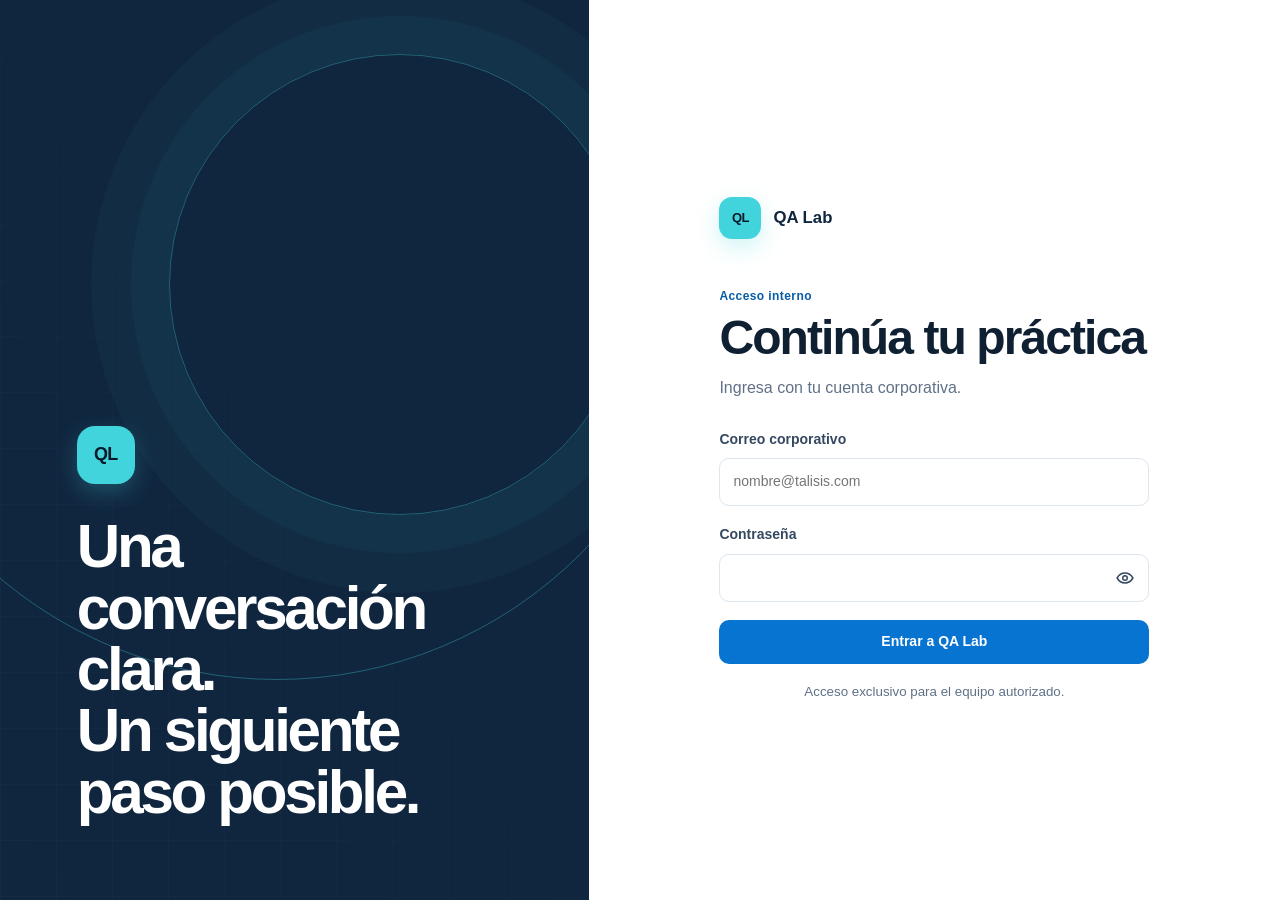
==== index.html @ b6cdc391 "Rename QA_Lab_borrador.html to index.html" ====
<!doctype html>
<html lang="es">
<head>
  <meta charset="utf-8">
  <meta name="viewport" content="width=device-width, initial-scale=1">
  <meta name="theme-color" content="#10263f">
  <title>QA Lab | Marco de calidad</title>
  <link rel="stylesheet" href="qa-lab.css">
</head>
<body>
  <a class="skip-link" href="#mainContent">Saltar al contenido</a>

  <section class="login" id="loginScreen" aria-labelledby="loginTitle">
    <div class="login__visual" aria-hidden="true">
      <div class="signal signal--one"></div>
      <div class="signal signal--two"></div>
      <div class="login__message">
        <span class="brand-mark brand-mark--large">QL</span>
        <p>Una conversación clara.<br>Un siguiente paso posible.</p>
      </div>
    </div>

    <div class="login__panel">
      <form class="login-card" id="loginForm" novalidate>
        <div class="login-card__brand">
          <span class="brand-mark">QL</span>
          <span>QA Lab</span>
        </div>
        <p class="kicker">Acceso interno</p>
        <h1 id="loginTitle">Continúa tu práctica</h1>
        <p class="login-card__intro">Ingresa con tu cuenta corporativa.</p>

        <label class="field" for="loginEmail">
          <span>Correo corporativo</span>
          <input id="loginEmail" name="email" type="email" autocomplete="username" placeholder="nombre@talisis.com" required>
        </label>

        <label class="field" for="loginPassword">
          <span>Contraseña</span>
          <span class="password-field">
            <input id="loginPassword" name="password" type="password" autocomplete="current-password" required>
            <button class="icon-button password-toggle" id="passwordToggle" type="button" aria-label="Mostrar contraseña" aria-pressed="false">
              <span data-icon="eye" aria-hidden="true"></span>
            </button>
          </span>
        </label>

        <p class="form-error" id="loginError" role="alert" hidden>Revisa el correo y la contraseña.</p>
        <button class="button button--primary button--full" type="submit">Entrar a QA Lab</button>
        <small class="login-card__note">Acceso exclusivo para el equipo autorizado.</small>
      </form>
    </div>
  </section>

  <div class="app" id="appShell" hidden>
    <div class="drawer-scrim" id="drawerScrim" hidden></div>

    <aside class="sidebar" id="sidebar" aria-label="Navegación principal">
      <a class="brand" href="#inicio" data-route="home" aria-label="QA Lab, ir al inicio">
        <span class="brand-mark">QL</span>
        <span><strong>QA Lab</strong><small>Marco de calidad</small></span>
      </a>

      <nav class="primary-nav">
        <p class="nav-heading">Explora</p>
        <a class="nav-item is-active" href="#inicio" data-route="home">
          <span data-icon="home" aria-hidden="true"></span><span>Inicio</span>
        </a>
        <a class="nav-item" href="#comportamientos" data-scroll="behaviors">
          <span data-icon="grid" aria-hidden="true"></span><span>Comportamientos</span>
        </a>
        <a class="nav-item" href="#practica" data-scroll="dailyPractice">
          <span data-icon="practice" aria-hidden="true"></span><span>Práctica del día</span>
        </a>

        <p class="nav-heading">Gestión</p>
        <a class="nav-item" href="#supervisor" data-route="supervisor" id="supervisorNav">
          <span data-icon="dashboard" aria-hidden="true"></span><span>Panel supervisor</span>
        </a>
      </nav>

      <div class="sidebar-note">
        <span data-icon="spark" aria-hidden="true"></span>
        <p>Escuchar bien cambia la conversación.</p>
      </div>
    </aside>

    <main class="main" id="mainContent" tabindex="-1">
      <header class="topbar">
        <button class="icon-button menu-button" id="menuButton" type="button" aria-controls="sidebar" aria-expanded="false" aria-label="Abrir menú">
          <span data-icon="menu" aria-hidden="true"></span>
        </button>

        <div class="breadcrumb" aria-label="Ruta actual">
          <span>QA Lab</span><span aria-hidden="true">/</span><strong id="crumbCurrent">Inicio</strong>
        </div>

        <div class="topbar__actions">
          <label class="search" for="searchInput">
            <span data-icon="search" aria-hidden="true"></span>
            <input id="searchInput" type="search" placeholder="Buscar comportamiento">
          </label>
          <div class="user-summary">
            <span class="avatar" id="userAvatar" aria-hidden="true">--</span>
            <span class="user-summary__copy"><strong id="currentUser">Usuario</strong><small id="currentRole">Rol</small></span>
          </div>
          <button class="icon-button logout-button" id="logoutButton" type="button" aria-label="Cerrar sesión" title="Cerrar sesión">
            <span data-icon="logout" aria-hidden="true"></span>
          </button>
        </div>
      </header>

      <div class="content">
        <section class="view view--home" id="homeView" aria-labelledby="homeTitle">
          <div class="hero">
            <div class="hero__copy">
              <p class="kicker kicker--light">Marco de calidad</p>
              <h1 id="homeTitle">Conversaciones que sí hacen avanzar.</h1>
              <p>Consulta una guía, revisa ejemplos y practica en pocos minutos.</p>
              <a class="button button--light" href="#comportamientos" data-scroll="behaviors">Explorar comportamientos</a>
            </div>
            <div class="hero__signal" aria-hidden="true">
              <div class="hero__score"><strong>9</strong><span>hábitos clave</span></div>
              <svg viewBox="0 0 260 180" role="presentation">
                <path d="M10 132 C54 132 56 82 97 82 S142 118 174 70 S220 38 250 38"/>
                <circle cx="10" cy="132" r="5"/><circle cx="97" cy="82" r="5"/><circle cx="174" cy="70" r="5"/><circle cx="250" cy="38" r="5"/>
              </svg>
            </div>
          </div>

          <section class="section" id="behaviors" aria-labelledby="behaviorsTitle">
            <div class="section-heading">
              <div>
                <p class="kicker">Biblioteca</p>
                <h2 id="behaviorsTitle">Comportamientos</h2>
                <p>Elige una habilidad para consultar su guía.</p>
              </div>
              <label class="select-field" for="topicFilter">
                <span class="sr-only">Filtrar comportamientos</span>
                <select id="topicFilter">
                  <option value="all">Todos</option>
                  <option value="conversion">Conversión</option>
                  <option value="experience">Experiencia</option>
                </select>
                <span data-icon="chevron" aria-hidden="true"></span>
              </label>
            </div>
            <div class="topic-grid" id="topicGrid"></div>
          </section>

          <section class="section section--daily" id="dailyPractice" aria-labelledby="dailyTitle">
            <div class="section-heading">
              <div>
                <p class="kicker">Práctica del día</p>
                <h2 id="dailyTitle">Mejores resultados</h2>
                <p>El ranking se actualiza con cada evaluación.</p>
              </div>
              <a class="text-link" href="#comportamientos" data-scroll="behaviors">Elegir práctica <span data-icon="arrow" aria-hidden="true"></span></a>
            </div>
            <div class="leaderboard" id="dailyBoard"></div>
          </section>
        </section>

        <section class="view view--detail" id="detailView" hidden></section>

        <section class="view view--supervisor" id="supervisorView" aria-labelledby="supervisorTitle" hidden>
          <div class="page-heading page-heading--dark">
            <div>
              <p class="kicker kicker--light">Vista de gestión</p>
              <h1 id="supervisorTitle">Panel de supervisor</h1>
              <p>Resultados y actividad del equipo en un solo lugar.</p>
            </div>
            <button class="button button--glass" id="refreshSupervisor" type="button">
              <span data-icon="refresh" aria-hidden="true"></span>Actualizar
            </button>
          </div>

          <div class="supervisor-toolbar">
            <p id="supervisorDate"></p>
            <button class="button button--danger-quiet" id="clearResults" type="button">Limpiar resultados locales</button>
          </div>

          <div class="kpi-grid">
            <article class="kpi-card"><span data-icon="users" aria-hidden="true"></span><div><small>Participantes</small><strong id="kpiParticipants">0</strong></div></article>
            <article class="kpi-card"><span data-icon="practice" aria-hidden="true"></span><div><small>Intentos</small><strong id="kpiAttempts">0</strong></div></article>
            <article class="kpi-card"><span data-icon="target" aria-hidden="true"></span><div><small>Promedio</small><strong><span id="kpiAverage">0</span><small>/100</small></strong></div></article>
            <article class="kpi-card"><span data-icon="trend" aria-hidden="true"></span><div><small>Meta diaria</small><strong>75<small>/100</small></strong></div></article>
          </div>

          <div class="dashboard-grid">
            <article class="panel-card">
              <div class="panel-card__heading"><div><h2>Top del día</h2><p>Mejores evaluaciones</p></div></div>
              <div id="supervisorRanking"></div>
            </article>
            <article class="panel-card">
              <div class="panel-card__heading"><div><h2>Por comportamiento</h2><p>Promedio de cada habilidad</p></div></div>
              <div id="behaviorPerformance"></div>
            </article>
          </div>

          <article class="panel-card table-card">
            <div class="panel-card__heading"><div><h2>Actividad reciente</h2><p>Últimos intentos registrados</p></div></div>
            <div class="data-table" id="recentAttempts"></div>
          </article>

          <article class="panel-card table-card">
            <div class="panel-card__heading">
              <div><h2>Equipo y roles</h2><p>Personas con acceso a QA Lab</p></div>
              <button class="button button--secondary" id="inviteAll" type="button">Preparar invitaciones</button>
            </div>
            <div class="data-table" id="usersTable"></div>
          </article>
        </section>
      </div>
    </main>
  </div>

  <div class="toast" id="toast" role="status" aria-live="polite" aria-atomic="true"></div>
  <script src="qa-lab.js" defer></script>
</body>
</html>
---- qa-lab.css ----
:root {
  color-scheme: light;
  --navy-950: #071a2b;
  --navy-900: #10263f;
  --navy-800: #173b5f;
  --blue-700: #075ca8;
  --blue-600: #0874d1;
  --cyan-400: #42d4dc;
  --cyan-100: #dff9fa;
  --amber-600: #b85d09;
  --green-700: #08775a;
  --red-700: #a73434;
  --ink-900: #102033;
  --ink-700: #344860;
  --ink-500: #607187;
  --line: #dce5ee;
  --surface: #ffffff;
  --surface-soft: #f4f7fa;
  --canvas: #edf2f7;
  --shadow-sm: 0 1px 2px rgb(7 26 43 / 7%);
  --shadow-md: 0 16px 42px rgb(7 26 43 / 12%);
  --radius-sm: 10px;
  --radius-md: 16px;
  --radius-lg: 24px;
  --sidebar-width: 256px;
  --topbar-height: 72px;
  --motion-fast: 150ms;
  --motion-base: 260ms;
  --ease-out: cubic-bezier(.2, .75, .25, 1);
}

* {
  box-sizing: border-box;
}

html {
  scroll-behavior: smooth;
  scroll-padding-top: calc(var(--topbar-height) + 24px);
}

body {
  min-width: 320px;
  margin: 0;
  background: var(--canvas);
  color: var(--ink-900);
  font-family: "Segoe UI Variable", "Aptos", "Segoe UI", sans-serif;
  font-size: 16px;
  line-height: 1.55;
}

body.drawer-open {
  overflow: hidden;
}

button,
input,
select,
textarea {
  font: inherit;
}

button,
a,
select {
  touch-action: manipulation;
}

button,
a {
  -webkit-tap-highlight-color: transparent;
}

button {
  border: 0;
}

a {
  color: inherit;
  text-decoration: none;
}

svg {
  display: block;
}

[hidden] {
  display: none !important;
}

:focus-visible {
  outline: 3px solid var(--cyan-400);
  outline-offset: 3px;
}

::selection {
  background: var(--cyan-100);
  color: var(--navy-950);
}

.sr-only {
  position: absolute;
  width: 1px;
  height: 1px;
  padding: 0;
  margin: -1px;
  overflow: hidden;
  clip: rect(0, 0, 0, 0);
  white-space: nowrap;
  border: 0;
}

.skip-link {
  position: fixed;
  top: 12px;
  left: 12px;
  z-index: 1000;
  padding: 10px 14px;
  border-radius: var(--radius-sm);
  background: var(--surface);
  color: var(--navy-900);
  font-weight: 700;
  transform: translateY(-160%);
  transition: transform var(--motion-fast) ease;
}

.skip-link:focus {
  transform: translateY(0);
}

.icon {
  width: 20px;
  height: 20px;
  fill: none;
  stroke: currentColor;
  stroke-width: 1.8;
  stroke-linecap: round;
  stroke-linejoin: round;
}

.brand-mark {
  display: grid;
  width: 42px;
  height: 42px;
  flex: 0 0 42px;
  place-items: center;
  border-radius: 13px;
  background: var(--cyan-400);
  color: var(--navy-950);
  font-size: 13px;
  font-weight: 900;
  letter-spacing: -.04em;
  box-shadow: 0 8px 22px rgb(66 212 220 / 25%);
}

.brand-mark--large {
  width: 58px;
  height: 58px;
  font-size: 18px;
  border-radius: 18px;
}

.kicker {
  margin: 0 0 6px;
  color: var(--blue-700);
  font-size: .75rem;
  font-weight: 800;
  letter-spacing: .035em;
}

.kicker--light {
  color: #86edf1;
}

.button {
  display: inline-flex;
  min-height: 44px;
  align-items: center;
  justify-content: center;
  gap: 8px;
  padding: 10px 16px;
  border-radius: var(--radius-sm);
  cursor: pointer;
  font-size: .875rem;
  font-weight: 750;
  transition: background-color var(--motion-fast) ease,
              color var(--motion-fast) ease,
              border-color var(--motion-fast) ease,
              transform 100ms ease;
}

.button:active,
.icon-button:active,
.topic-card:active {
  transform: scale(.98);
}

.button--primary {
  background: var(--blue-600);
  color: #fff;
}

.button--primary:hover {
  background: var(--blue-700);
}

.button--secondary {
  border: 1px solid var(--line);
  background: var(--surface);
  color: var(--ink-700);
}

.button--secondary:hover {
  border-color: #a7bacd;
  color: var(--navy-900);
}

.button--light {
  margin-top: 24px;
  background: #fff;
  color: var(--navy-900);
}

.button--light:hover {
  background: var(--cyan-100);
}

.button--glass {
  border: 1px solid rgb(255 255 255 / 24%);
  background: rgb(255 255 255 / 12%);
  color: #fff;
}

.button--glass:hover {
  background: rgb(255 255 255 / 20%);
}

.button--danger-quiet {
  min-height: 38px;
  padding: 7px 10px;
  background: transparent;
  color: var(--red-700);
  font-size: .78rem;
}

.button--danger-quiet:hover {
  background: #fff0f0;
}

.button--full {
  width: 100%;
}

.button[disabled] {
  cursor: not-allowed;
  opacity: .48;
}

.icon-button {
  display: inline-grid;
  width: 44px;
  height: 44px;
  flex: 0 0 44px;
  place-items: center;
  border-radius: 12px;
  background: transparent;
  color: var(--ink-700);
  cursor: pointer;
  transition: background-color var(--motion-fast) ease,
              color var(--motion-fast) ease,
              transform 100ms ease;
}

.icon-button:hover {
  background: var(--surface-soft);
  color: var(--navy-900);
}

/* Login */
.login {
  min-height: 100vh;
  min-height: 100dvh;
  display: grid;
  grid-template-columns: minmax(320px, .92fr) minmax(460px, 1.08fr);
  background: var(--surface);
}

.login__visual {
  position: relative;
  display: grid;
  min-height: 100%;
  place-items: end start;
  overflow: hidden;
  padding: clamp(32px, 6vw, 88px);
  background: var(--navy-900);
  color: #fff;
}

.login__visual::before {
  content: "";
  position: absolute;
  inset: 0;
  opacity: .18;
  background-image: linear-gradient(rgb(255 255 255 / 12%) 1px, transparent 1px),
                    linear-gradient(90deg, rgb(255 255 255 / 12%) 1px, transparent 1px);
  background-size: 56px 56px;
  mask-image: linear-gradient(to top right, #000, transparent 75%);
}

.login__message {
  position: relative;
  z-index: 2;
}

.login__message p {
  max-width: 620px;
  margin: 32px 0 0;
  font-size: clamp(2.1rem, 4.7vw, 4.8rem);
  font-weight: 750;
  letter-spacing: -.055em;
  line-height: 1.02;
}

.signal {
  position: absolute;
  border: 1px solid rgb(66 212 220 / 34%);
  border-radius: 50%;
}

.signal--one {
  top: -20%;
  right: -20%;
  width: 70vw;
  height: 70vw;
  max-width: 860px;
  max-height: 860px;
}

.signal--two {
  top: 6%;
  right: -7%;
  width: 36vw;
  height: 36vw;
  max-width: 480px;
  max-height: 480px;
  box-shadow: 0 0 0 38px rgb(66 212 220 / 4%), 0 0 0 78px rgb(66 212 220 / 3%);
}

.login__panel {
  display: grid;
  place-items: center;
  padding: 32px;
}

.login-card {
  width: min(100%, 430px);
}

.login-card__brand {
  display: flex;
  align-items: center;
  gap: 12px;
  margin-bottom: 48px;
  color: var(--navy-900);
  font-size: 1.05rem;
  font-weight: 800;
}

.login-card h1 {
  margin: 0;
  font-size: clamp(2rem, 4vw, 3rem);
  letter-spacing: -.04em;
  line-height: 1.08;
}

.login-card__intro {
  margin: 12px 0 28px;
  color: var(--ink-500);
}

.field {
  display: grid;
  gap: 8px;
  margin: 0 0 18px;
  color: var(--ink-700);
  font-size: .875rem;
  font-weight: 700;
}

.field input,
.answer-area {
  width: 100%;
  min-height: 48px;
  border: 1px solid var(--line);
  border-radius: var(--radius-sm);
  background: var(--surface);
  color: var(--ink-900);
  padding: 11px 13px;
  font-weight: 400;
  transition: border-color var(--motion-fast) ease, box-shadow var(--motion-fast) ease;
}

.field input:hover,
.answer-area:hover {
  border-color: #b6c6d5;
}

.field input:focus,
.answer-area:focus {
  border-color: var(--blue-600);
  box-shadow: 0 0 0 4px rgb(8 116 209 / 11%);
  outline: 0;
}

.password-field {
  position: relative;
  display: block;
}

.password-field input {
  padding-right: 52px;
}

.password-toggle {
  position: absolute;
  top: 2px;
  right: 2px;
}

.form-error {
  margin: -4px 0 16px;
  border-left: 3px solid var(--red-700);
  background: #fff2f2;
  color: var(--red-700);
  padding: 9px 11px;
  border-radius: 0 8px 8px 0;
  font-size: .84rem;
}

.login-card__note {
  display: block;
  margin-top: 18px;
  color: var(--ink-500);
  text-align: center;
}

/* Application shell */
.app {
  min-height: 100vh;
  min-height: 100dvh;
  display: grid;
  grid-template-columns: var(--sidebar-width) minmax(0, 1fr);
}

.sidebar {
  position: sticky;
  top: 0;
  z-index: 30;
  display: flex;
  height: 100vh;
  height: 100dvh;
  flex-direction: column;
  overflow-y: auto;
  padding: 24px 16px;
  background: var(--navy-900);
  color: #fff;
}

.brand {
  display: flex;
  min-height: 52px;
  align-items: center;
  gap: 12px;
  padding: 4px 8px;
}

.brand strong,
.brand small {
  display: block;
}

.brand strong {
  font-size: 1.08rem;
}

.brand small {
  margin-top: 1px;
  color: #a9bed2;
  font-size: .73rem;
}

.primary-nav {
  margin-top: 30px;
}

.nav-heading {
  margin: 22px 12px 8px;
  color: #86a0ba;
  font-size: .7rem;
  font-weight: 700;
}

.nav-item {
  position: relative;
  display: flex;
  min-height: 46px;
  align-items: center;
  gap: 12px;
  margin: 3px 0;
  padding: 10px 12px;
  border-radius: 12px;
  color: #c5d3e0;
  font-size: .875rem;
  font-weight: 650;
  transition: background-color var(--motion-fast) ease, color var(--motion-fast) ease;
}

.nav-item::before {
  content: "";
  position: absolute;
  top: 12px;
  bottom: 12px;
  left: 0;
  width: 3px;
  border-radius: 3px;
  background: var(--cyan-400);
  opacity: 0;
  transform: scaleY(.4);
  transition: opacity var(--motion-fast) ease, transform var(--motion-base) var(--ease-out);
}

.nav-item:hover {
  background: rgb(255 255 255 / 7%);
  color: #fff;
}

.nav-item.is-active {
  background: rgb(255 255 255 / 10%);
  color: #fff;
}

.nav-item.is-active::before {
  opacity: 1;
  transform: scaleY(1);
}

.sidebar-note {
  display: flex;
  align-items: flex-start;
  gap: 10px;
  margin-top: auto;
  border-top: 1px solid rgb(255 255 255 / 10%);
  padding: 20px 10px 0;
  color: #a9bed2;
}

.sidebar-note .icon {
  width: 18px;
  height: 18px;
  color: var(--cyan-400);
}

.sidebar-note p {
  margin: 0;
  font-size: .78rem;
}

.main {
  min-width: 0;
}

.topbar {
  position: sticky;
  top: 0;
  z-index: 20;
  display: flex;
  min-height: var(--topbar-height);
  align-items: center;
  justify-content: space-between;
  gap: 24px;
  border-bottom: 1px solid var(--line);
  padding: 10px clamp(20px, 3vw, 40px);
  background: rgb(255 255 255 / 95%);
  backdrop-filter: blur(12px);
}

.menu-button {
  display: none;
}

.breadcrumb {
  display: flex;
  align-items: center;
  gap: 8px;
  color: var(--ink-500);
  font-size: .8rem;
}

.breadcrumb strong {
  max-width: 32ch;
  overflow: hidden;
  color: var(--ink-900);
  text-overflow: ellipsis;
  white-space: nowrap;
}

.topbar__actions {
  display: flex;
  align-items: center;
  gap: 10px;
}

.search {
  display: flex;
  width: min(25vw, 280px);
  min-height: 42px;
  align-items: center;
  gap: 8px;
  border: 1px solid var(--line);
  border-radius: 12px;
  padding: 0 12px;
  background: var(--surface-soft);
  color: var(--ink-500);
}

.search .icon {
  width: 18px;
  height: 18px;
}

.search:focus-within {
  border-color: var(--blue-600);
  box-shadow: 0 0 0 4px rgb(8 116 209 / 10%);
}

.search input {
  width: 100%;
  min-width: 0;
  border: 0;
  outline: 0;
  background: transparent;
  color: var(--ink-900);
  font-size: .82rem;
}

.user-summary {
  display: flex;
  align-items: center;
  gap: 9px;
  padding-left: 6px;
}

.avatar {
  display: grid;
  width: 38px;
  height: 38px;
  flex: 0 0 38px;
  place-items: center;
  border-radius: 50%;
  background: var(--cyan-100);
  color: var(--navy-800);
  font-size: .75rem;
  font-weight: 850;
}

.user-summary__copy {
  max-width: 148px;
}

.user-summary__copy strong,
.user-summary__copy small {
  display: block;
  overflow: hidden;
  text-overflow: ellipsis;
  white-space: nowrap;
}

.user-summary__copy strong {
  font-size: .76rem;
}

.user-summary__copy small {
  color: var(--ink-500);
  font-size: .68rem;
}

.content {
  width: min(100%, 1320px);
  margin: 0 auto;
  padding: clamp(24px, 4vw, 52px);
}

.view.is-entering {
  animation: view-enter var(--motion-base) var(--ease-out) both;
}

@keyframes view-enter {
  from { opacity: 0; transform: translateY(8px); }
  to { opacity: 1; transform: translateY(0); }
}

/* Home */
.hero {
  position: relative;
  display: grid;
  min-height: 330px;
  grid-template-columns: minmax(0, 1.25fr) minmax(270px, .75fr);
  align-items: center;
  gap: 32px;
  overflow: hidden;
  border-radius: var(--radius-lg);
  padding: clamp(32px, 5vw, 64px);
  background: var(--navy-900);
  color: #fff;
  box-shadow: var(--shadow-md);
}

.hero::before {
  content: "";
  position: absolute;
  inset: 0;
  opacity: .12;
  background-image: linear-gradient(90deg, transparent 49.5%, rgb(255 255 255 / 35%) 50%, transparent 50.5%);
  background-size: 92px 100%;
  mask-image: linear-gradient(90deg, transparent 10%, #000 65%);
}

.hero__copy,
.hero__signal {
  position: relative;
  z-index: 1;
}

.hero h1 {
  max-width: 690px;
  margin: 0;
  font-size: clamp(2.35rem, 5vw, 4.7rem);
  font-weight: 760;
  letter-spacing: -.055em;
  line-height: .99;
  text-wrap: balance;
}

.hero__copy > p:not(.kicker) {
  max-width: 610px;
  margin: 18px 0 0;
  color: #c9d8e5;
  font-size: 1rem;
}

.hero__signal {
  align-self: stretch;
  display: grid;
  align-items: end;
}

.hero__signal svg {
  width: 100%;
  color: var(--cyan-400);
  overflow: visible;
}

.hero__signal path {
  fill: none;
  stroke: currentColor;
  stroke-width: 3;
  stroke-dasharray: 470;
  stroke-dashoffset: 470;
  animation: draw-signal 1.1s .15s var(--ease-out) forwards;
}

.hero__signal circle {
  fill: var(--navy-900);
  stroke: var(--cyan-400);
  stroke-width: 3;
  opacity: 0;
  animation: reveal-dot .25s .85s ease forwards;
}

@keyframes draw-signal { to { stroke-dashoffset: 0; } }
@keyframes reveal-dot { to { opacity: 1; } }

.hero__score {
  position: absolute;
  top: 0;
  right: 0;
  text-align: right;
}

.hero__score strong,
.hero__score span {
  display: block;
}

.hero__score strong {
  color: #fff;
  font-size: 3.4rem;
  font-variant-numeric: tabular-nums;
  line-height: 1;
}

.hero__score span {
  margin-top: 4px;
  color: #9eb5c9;
  font-size: .75rem;
}

.section {
  padding-top: clamp(46px, 6vw, 72px);
}

.section--daily {
  padding-bottom: 28px;
}

.section-heading,
.panel-card__heading {
  display: flex;
  align-items: flex-end;
  justify-content: space-between;
  gap: 24px;
}

.section-heading {
  margin-bottom: 20px;
}

.section-heading h2,
.panel-card__heading h2 {
  margin: 0;
  letter-spacing: -.025em;
}

.section-heading h2 {
  font-size: clamp(1.55rem, 3vw, 2rem);
}

.section-heading p:not(.kicker),
.panel-card__heading p {
  margin: 4px 0 0;
  color: var(--ink-500);
  font-size: .86rem;
}

.select-field {
  position: relative;
  min-width: 160px;
}

.select-field select {
  width: 100%;
  min-height: 44px;
  appearance: none;
  border: 1px solid var(--line);
  border-radius: 12px;
  background: var(--surface);
  color: var(--ink-700);
  padding: 9px 40px 9px 13px;
  cursor: pointer;
  font-size: .82rem;
  font-weight: 700;
}

.select-field .icon {
  position: absolute;
  top: 13px;
  right: 12px;
  width: 17px;
  height: 17px;
  pointer-events: none;
}

.topic-grid {
  display: grid;
  grid-template-columns: repeat(3, minmax(0, 1fr));
  gap: 16px;
}

.topic-card {
  position: relative;
  display: flex;
  min-height: 210px;
  flex-direction: column;
  align-items: stretch;
  overflow: hidden;
  border: 1px solid var(--line);
  border-radius: var(--radius-md);
  padding: 20px;
  background: var(--surface);
  color: var(--ink-900);
  cursor: pointer;
  text-align: left;
  box-shadow: var(--shadow-sm);
  transition: border-color var(--motion-fast) ease,
              box-shadow var(--motion-base) ease,
              transform var(--motion-base) var(--ease-out);
  animation: card-enter 400ms var(--ease-out) both;
  animation-delay: calc(var(--stagger, 0) * 42ms);
}

@keyframes card-enter {
  from { opacity: 0; transform: translateY(10px); }
  to { opacity: 1; transform: translateY(0); }
}

.topic-card::after {
  content: "";
  position: absolute;
  right: 0;
  bottom: 0;
  left: 0;
  height: 4px;
  background: var(--cyan-400);
  transform: scaleX(0);
  transform-origin: left;
  transition: transform var(--motion-base) var(--ease-out);
}

.topic-card:hover,
.topic-card:focus-visible {
  border-color: #aac2d7;
  box-shadow: 0 12px 30px rgb(7 26 43 / 10%);
  transform: translateY(-3px);
}

.topic-card:hover::after,
.topic-card:focus-visible::after {
  transform: scaleX(1);
}

.topic-card__top {
  display: flex;
  align-items: flex-start;
  justify-content: space-between;
  gap: 12px;
}

.topic-icon {
  display: grid;
  width: 42px;
  height: 42px;
  flex: 0 0 42px;
  place-items: center;
  border-radius: 13px;
  background: #e8f3fc;
  color: var(--blue-700);
}

.topic-icon--experience {
  background: var(--cyan-100);
  color: #087178;
}

.topic-icon .icon {
  width: 21px;
  height: 21px;
}

.tag {
  display: inline-flex;
  min-height: 26px;
  align-items: center;
  border-radius: 999px;
  background: var(--surface-soft);
  color: var(--ink-500);
  padding: 4px 9px;
  font-size: .68rem;
  font-weight: 750;
}

.topic-card h3 {
  margin: 22px 0 7px;
  font-size: 1.05rem;
  letter-spacing: -.015em;
}

.topic-card p {
  display: -webkit-box;
  margin: 0 0 18px;
  overflow: hidden;
  color: var(--ink-500);
  font-size: .82rem;
  -webkit-box-orient: vertical;
  -webkit-line-clamp: 2;
}

.topic-card__action {
  display: inline-flex;
  align-items: center;
  gap: 6px;
  margin-top: auto;
  color: var(--blue-700);
  font-size: .78rem;
  font-weight: 800;
}

.topic-card__action .icon,
.text-link .icon {
  width: 16px;
  height: 16px;
  transition: transform var(--motion-fast) ease;
}

.topic-card:hover .topic-card__action .icon,
.text-link:hover .icon {
  transform: translateX(3px);
}

.empty-state {
  grid-column: 1 / -1;
  border: 1px dashed #b6c5d4;
  border-radius: var(--radius-md);
  padding: 36px 24px;
  background: rgb(255 255 255 / 54%);
  color: var(--ink-500);
  text-align: center;
}

.empty-state strong,
.empty-state span {
  display: block;
}

.empty-state strong {
  color: var(--ink-700);
}

.empty-state span {
  margin-top: 4px;
  font-size: .83rem;
}

.text-link {
  display: inline-flex;
  min-height: 44px;
  align-items: center;
  gap: 6px;
  color: var(--blue-700);
  font-size: .82rem;
  font-weight: 800;
}

.leaderboard {
  overflow: hidden;
  border: 1px solid var(--line);
  border-radius: var(--radius-md);
  background: var(--surface);
}

.rank-row {
  display: grid;
  grid-template-columns: 40px minmax(0, 1fr) minmax(100px, auto) minmax(72px, auto);
  align-items: center;
  gap: 12px;
  min-height: 62px;
  border-bottom: 1px solid #eaf0f5;
  padding: 10px 18px;
}

.rank-row:last-child {
  border-bottom: 0;
}

.rank-number {
  display: grid;
  width: 30px;
  height: 30px;
  place-items: center;
  border-radius: 50%;
  background: var(--surface-soft);
  color: var(--ink-500);
  font-size: .75rem;
  font-weight: 850;
}

.rank-row:first-child .rank-number {
  background: #fff1cf;
  color: #8b5407;
}

.rank-person strong,
.rank-person small {
  display: block;
}

.rank-person strong {
  font-size: .86rem;
}

.rank-person small,
.rank-topic {
  color: var(--ink-500);
  font-size: .74rem;
}

.rank-score {
  color: var(--blue-700);
  font-size: .84rem;
  font-weight: 850;
  font-variant-numeric: tabular-nums;
  text-align: right;
}

/* Topic detail */
.back-link {
  display: inline-flex;
  min-height: 44px;
  align-items: center;
  gap: 7px;
  margin-bottom: 14px;
  color: var(--blue-700);
  font-size: .82rem;
  font-weight: 800;
}

.back-link .icon {
  width: 17px;
  height: 17px;
  transform: rotate(180deg);
}

.detail-heading {
  display: flex;
  align-items: center;
  justify-content: space-between;
  gap: 24px;
  border: 1px solid var(--line);
  border-radius: var(--radius-lg);
  padding: clamp(22px, 4vw, 34px);
  background: var(--surface);
  box-shadow: var(--shadow-sm);
}

.detail-heading__title {
  display: flex;
  min-width: 0;
  align-items: center;
  gap: 18px;
}

.detail-heading .topic-icon {
  width: 56px;
  height: 56px;
  flex-basis: 56px;
  border-radius: 17px;
}

.detail-heading h1 {
  margin: 0;
  font-size: clamp(1.7rem, 4vw, 2.45rem);
  letter-spacing: -.04em;
  line-height: 1.08;
}

.detail-heading p {
  max-width: 68ch;
  margin: 7px 0 0;
  color: var(--ink-500);
  font-size: .86rem;
}

.detail-tabs {
  display: flex;
  gap: 4px;
  overflow-x: auto;
  margin: 20px 0;
  border-bottom: 1px solid var(--line);
  scrollbar-width: thin;
}

.tab-button {
  position: relative;
  min-height: 48px;
  flex: 0 0 auto;
  padding: 10px 15px;
  background: transparent;
  color: var(--ink-500);
  cursor: pointer;
  font-size: .82rem;
  font-weight: 780;
}

.tab-button::after {
  content: "";
  position: absolute;
  right: 14px;
  bottom: -1px;
  left: 14px;
  height: 3px;
  border-radius: 3px 3px 0 0;
  background: var(--blue-600);
  transform: scaleX(0);
  transition: transform var(--motion-base) var(--ease-out);
}

.tab-button:hover {
  color: var(--ink-900);
}

.tab-button[aria-selected="true"] {
  color: var(--blue-700);
}

.tab-button[aria-selected="true"]::after {
  transform: scaleX(1);
}

.tab-panel.is-active {
  animation: view-enter 220ms var(--ease-out) both;
}

.guide-grid,
.practice-grid,
.dashboard-grid {
  display: grid;
  grid-template-columns: repeat(2, minmax(0, 1fr));
  gap: 18px;
}

.content-card,
.panel-card,
.score-card {
  border: 1px solid var(--line);
  border-radius: var(--radius-md);
  background: var(--surface);
  box-shadow: var(--shadow-sm);
}

.content-card {
  padding: clamp(20px, 3vw, 28px);
}

.content-card h2,
.score-card h2 {
  margin: 0 0 12px;
  font-size: 1.05rem;
  letter-spacing: -.015em;
}

.content-card > p,
.level-summary {
  max-width: 72ch;
  margin: 0;
  color: var(--ink-700);
  font-size: .88rem;
}

.formula-list {
  display: flex;
  flex-wrap: wrap;
  gap: 9px;
  margin: 22px 0 0;
  padding: 0;
  list-style: none;
}

.formula-list li {
  display: inline-flex;
  min-height: 34px;
  align-items: center;
  border-radius: 999px;
  background: #eaf4fc;
  color: var(--blue-700);
  padding: 7px 11px;
  font-size: .74rem;
  font-weight: 800;
}

.check-list {
  display: grid;
  gap: 12px;
  margin: 0;
  padding: 0;
  list-style: none;
}

.check-list li {
  display: flex;
  align-items: flex-start;
  gap: 10px;
  color: var(--ink-700);
  font-size: .85rem;
}

.check-list .icon {
  width: 19px;
  height: 19px;
  flex: 0 0 19px;
  margin-top: 1px;
  color: var(--green-700);
}

.level-badge {
  display: inline-flex;
  align-items: center;
  gap: 7px;
  margin-bottom: 12px;
  color: var(--green-700);
  font-size: .75rem;
  font-weight: 850;
}

.level-badge::before {
  content: "";
  width: 8px;
  height: 8px;
  border-radius: 50%;
  background: currentColor;
}

.level-badge--exceeds {
  color: var(--amber-600);
}

.example-grid {
  display: grid;
  grid-template-columns: repeat(2, minmax(0, 1fr));
  gap: 14px;
  margin-top: 22px;
}

.conversation {
  overflow: hidden;
  border: 1px solid var(--line);
  border-radius: 13px;
  background: var(--surface-soft);
}

.conversation__heading {
  display: flex;
  align-items: center;
  justify-content: space-between;
  gap: 12px;
  padding: 10px 13px;
  color: var(--ink-500);
  font-size: .7rem;
  font-weight: 800;
}

.message {
  padding: 12px 13px;
  background: var(--surface);
  color: var(--ink-700);
  font-size: .79rem;
}

.message + .message {
  border-top: 1px solid var(--line);
  background: #ecf7fd;
}

.message strong {
  display: block;
  margin-bottom: 3px;
  color: var(--ink-900);
  font-size: .69rem;
}

/* Practice */
.practice-grid {
  grid-template-columns: minmax(0, 1.12fr) minmax(320px, .88fr);
}

.scenario-card {
  border-radius: var(--radius-md);
  padding: clamp(22px, 4vw, 32px);
  background: var(--navy-900);
  color: #fff;
}

.scenario-card h2 {
  margin: 0;
  font-size: 1.5rem;
  letter-spacing: -.025em;
}

.scenario-card > p:not(.kicker) {
  margin: 7px 0 0;
  color: #bdd0df;
  font-size: .84rem;
}

.scenario-question {
  margin: 20px 0 8px;
  border: 1px solid rgb(255 255 255 / 14%);
  border-radius: 13px;
  padding: 17px;
  background: rgb(255 255 255 / 8%);
  color: #fff;
  font-size: 1rem;
  line-height: 1.6;
}

.scenario-meta {
  display: flex;
  justify-content: space-between;
  gap: 12px;
  color: #9fb7ca;
  font-size: .71rem;
}

.mode-switch {
  display: flex;
  flex-wrap: wrap;
  gap: 8px;
  margin: 22px 0 10px;
}

.mode-button {
  display: inline-flex;
  min-height: 42px;
  align-items: center;
  gap: 7px;
  border: 1px solid rgb(255 255 255 / 16%);
  border-radius: 10px;
  padding: 8px 12px;
  background: rgb(255 255 255 / 8%);
  color: #c9d9e6;
  cursor: pointer;
  font-size: .77rem;
  font-weight: 750;
}

.mode-button[aria-pressed="true"] {
  border-color: #fff;
  background: #fff;
  color: var(--navy-900);
}

.mode-button .icon {
  width: 17px;
  height: 17px;
}

.answer-label {
  display: grid;
  gap: 7px;
  color: #d2e0ea;
  font-size: .76rem;
  font-weight: 700;
}

.answer-area {
  min-height: 126px;
  resize: vertical;
  font-size: .9rem;
}

.voice-control {
  display: flex;
  align-items: center;
  gap: 12px;
  margin-bottom: 10px;
  border: 1px dashed rgb(255 255 255 / 26%);
  border-radius: 12px;
  padding: 12px;
  background: rgb(255 255 255 / 6%);
  color: #c9d9e6;
  font-size: .78rem;
}

.voice-control .button {
  margin-left: auto;
}

.voice-control.is-recording {
  border-color: #ff8d8d;
  background: rgb(167 52 52 / 24%);
}

.voice-dot {
  width: 10px;
  height: 10px;
  flex: 0 0 10px;
  border-radius: 50%;
  background: #ff7b7b;
}

.voice-control.is-recording .voice-dot {
  animation: record-pulse 1s ease-in-out infinite;
}

@keyframes record-pulse {
  50% { opacity: .4; transform: scale(1.35); }
}

.practice-actions {
  display: flex;
  flex-wrap: wrap;
  gap: 9px;
  margin-top: 12px;
}

.scenario-card .button--secondary {
  border-color: rgb(255 255 255 / 20%);
  background: rgb(255 255 255 / 8%);
  color: #fff;
}

.scenario-card .button--secondary:hover {
  background: rgb(255 255 255 / 15%);
}

.score-stack {
  display: grid;
  align-content: start;
  gap: 16px;
}

.score-card {
  padding: 24px;
}

.score-summary {
  display: flex;
  align-items: center;
  gap: 16px;
  border-bottom: 1px solid var(--line);
  padding-bottom: 20px;
  margin-bottom: 18px;
}

.score-ring {
  position: relative;
  display: grid;
  width: 76px;
  height: 76px;
  flex: 0 0 76px;
  place-items: center;
  border-radius: 50%;
  background: conic-gradient(var(--blue-600) 0deg, #e8eef4 0deg);
}

.score-ring::before {
  content: "";
  position: absolute;
  inset: 7px;
  border-radius: inherit;
  background: var(--surface);
}

.score-ring strong {
  position: relative;
  z-index: 1;
  font-size: 1.25rem;
  font-variant-numeric: tabular-nums;
}

.score-summary__copy strong,
.score-summary__copy span {
  display: block;
}

.score-summary__copy span {
  margin-top: 4px;
  color: var(--ink-500);
  font-size: .77rem;
}

.metric-row {
  display: grid;
  grid-template-columns: 104px minmax(0, 1fr) 34px;
  align-items: center;
  gap: 9px;
  margin: 12px 0;
  color: var(--ink-700);
  font-size: .76rem;
}

.metric-track {
  height: 7px;
  overflow: hidden;
  border-radius: 999px;
  background: #e9eff4;
}

.metric-track span {
  display: block;
  width: 0;
  height: 100%;
  border-radius: inherit;
  background: var(--blue-600);
  transition: width 500ms var(--ease-out);
}

.metric-value {
  font-weight: 800;
  font-variant-numeric: tabular-nums;
  text-align: right;
}

.practice-feedback {
  margin: 14px 0 0;
  border-left: 3px solid var(--green-700);
  border-radius: 0 9px 9px 0;
  padding: 10px 12px;
  background: #ebf8f4;
  color: #155f4b;
  font-size: .79rem;
}

/* Supervisor */
.page-heading {
  display: flex;
  align-items: center;
  justify-content: space-between;
  gap: 28px;
  border-radius: var(--radius-lg);
  padding: clamp(28px, 5vw, 46px);
}

.page-heading--dark {
  background: var(--navy-900);
  color: #fff;
}

.page-heading h1 {
  margin: 0;
  font-size: clamp(2rem, 4vw, 3rem);
  letter-spacing: -.045em;
  line-height: 1.05;
}

.page-heading p:not(.kicker) {
  margin: 10px 0 0;
  color: #bdd0df;
  font-size: .88rem;
}

.supervisor-toolbar {
  display: flex;
  min-height: 54px;
  align-items: center;
  justify-content: space-between;
  gap: 18px;
  margin: 12px 0;
}

.supervisor-toolbar p {
  margin: 0;
  color: var(--ink-500);
  font-size: .78rem;
}

.kpi-grid {
  display: grid;
  grid-template-columns: repeat(4, minmax(0, 1fr));
  gap: 14px;
  margin-bottom: 18px;
}

.kpi-card {
  display: flex;
  min-height: 112px;
  align-items: flex-start;
  gap: 13px;
  border: 1px solid var(--line);
  border-radius: var(--radius-md);
  padding: 18px;
  background: var(--surface);
  box-shadow: var(--shadow-sm);
}

.kpi-card > .icon {
  width: 38px;
  height: 38px;
  flex: 0 0 38px;
  border-radius: 12px;
  padding: 9px;
  background: #e8f3fc;
  color: var(--blue-700);
}

.kpi-card small,
.kpi-card strong {
  display: block;
}

.kpi-card small {
  color: var(--ink-500);
  font-size: .72rem;
}

.kpi-card strong {
  margin-top: 8px;
  font-size: 1.75rem;
  font-variant-numeric: tabular-nums;
  line-height: 1;
}

.kpi-card strong small {
  display: inline;
  margin-left: 2px;
}

.panel-card {
  padding: 22px;
}

.panel-card__heading {
  align-items: flex-start;
  margin-bottom: 14px;
}

.panel-card__heading h2 {
  font-size: 1rem;
}

.dashboard-grid {
  align-items: start;
  margin-bottom: 18px;
}

.super-rank {
  display: grid;
  grid-template-columns: 32px 38px minmax(0, 1fr) auto;
  align-items: center;
  gap: 10px;
  border-bottom: 1px solid #eaf0f5;
  padding: 11px 0;
}

.super-rank:last-child {
  border-bottom: 0;
}

.rank-avatar {
  display: grid;
  width: 34px;
  height: 34px;
  place-items: center;
  border-radius: 50%;
  background: var(--cyan-100);
  color: var(--navy-800);
  font-size: .68rem;
  font-weight: 850;
}

.super-rank strong,
.super-rank small {
  display: block;
}

.super-rank strong {
  font-size: .8rem;
}

.super-rank small {
  color: var(--ink-500);
  font-size: .68rem;
  font-weight: 400;
}

.behavior-line {
  margin: 12px 0;
}

.behavior-line__labels {
  display: flex;
  justify-content: space-between;
  gap: 14px;
  margin-bottom: 6px;
  color: var(--ink-700);
  font-size: .74rem;
}

.behavior-line__labels strong {
  color: var(--blue-700);
  font-variant-numeric: tabular-nums;
}

.behavior-track {
  height: 7px;
  overflow: hidden;
  border-radius: 99px;
  background: #e9eff4;
}

.behavior-track span {
  display: block;
  height: 100%;
  border-radius: inherit;
  background: var(--blue-600);
}

.table-card {
  margin-bottom: 18px;
}

.data-table {
  overflow-x: auto;
}

.data-row {
  display: grid;
  min-width: 650px;
  grid-template-columns: minmax(150px, 1.15fr) minmax(190px, 1.35fr) minmax(120px, .85fr) minmax(90px, .65fr);
  align-items: center;
  gap: 16px;
  min-height: 52px;
  border-bottom: 1px solid #eaf0f5;
  padding: 9px 3px;
  color: var(--ink-700);
  font-size: .75rem;
}

.data-row:last-child {
  border-bottom: 0;
}

.data-row--header {
  min-height: 34px;
  color: var(--ink-500);
  font-size: .66rem;
  font-weight: 800;
}

.data-row strong {
  color: var(--ink-900);
}

.status-chip {
  display: inline-flex;
  width: max-content;
  border-radius: 999px;
  padding: 4px 8px;
  background: #eaf7f2;
  color: var(--green-700);
  font-size: .68rem;
  font-weight: 800;
}

.status-chip--neutral {
  background: #eef3f7;
  color: var(--ink-700);
}

.toast {
  position: fixed;
  right: 22px;
  bottom: 22px;
  z-index: 100;
  max-width: min(360px, calc(100vw - 32px));
  border-radius: 12px;
  padding: 12px 16px;
  background: var(--navy-950);
  color: #fff;
  box-shadow: var(--shadow-md);
  font-size: .82rem;
  opacity: 0;
  pointer-events: none;
  transform: translateY(12px);
  transition: opacity 180ms ease, transform var(--motion-base) var(--ease-out);
}

.toast.is-visible {
  opacity: 1;
  transform: translateY(0);
}

@media (max-width: 1080px) {
  .topic-grid {
    grid-template-columns: repeat(2, minmax(0, 1fr));
  }

  .hero {
    grid-template-columns: minmax(0, 1fr) 260px;
  }

  .kpi-grid {
    grid-template-columns: repeat(2, minmax(0, 1fr));
  }
}

@media (max-width: 900px) {
  .login {
    grid-template-columns: 1fr;
  }

  .login__visual {
    display: none;
  }

  .app {
    grid-template-columns: 1fr;
  }

  .sidebar {
    position: fixed;
    inset: 0 auto 0 0;
    width: min(84vw, 300px);
    transform: translateX(-105%);
    transition: transform var(--motion-base) var(--ease-out);
  }

  .sidebar.is-open {
    transform: translateX(0);
  }

  .drawer-scrim {
    position: fixed;
    inset: 0;
    z-index: 25;
    background: rgb(7 26 43 / 54%);
    backdrop-filter: blur(2px);
  }

  .menu-button {
    display: inline-grid;
  }

  .breadcrumb {
    display: none;
  }

  .topbar__actions {
    flex: 1;
    justify-content: flex-end;
  }

  .search {
    width: min(100%, 340px);
  }

  .hero {
    grid-template-columns: 1fr;
    min-height: auto;
  }

  .hero__signal {
    min-height: 160px;
  }

  .guide-grid,
  .practice-grid,
  .dashboard-grid {
    grid-template-columns: 1fr;
  }
}

@media (max-width: 680px) {
  :root {
    --topbar-height: 64px;
  }

  .login__panel {
    align-items: start;
    padding: 24px;
  }

  .login-card__brand {
    margin-bottom: 36px;
  }

  .topbar {
    gap: 8px;
    padding: 10px 14px;
  }

  .search {
    min-width: 0;
    flex: 1;
  }

  .search input {
    font-size: 1rem;
  }

  .user-summary__copy,
  .logout-button {
    display: none;
  }

  .content {
    padding: 20px 16px 40px;
  }

  .hero {
    gap: 18px;
    border-radius: 20px;
    padding: 28px 24px;
  }

  .hero__signal {
    min-height: 130px;
  }

  .section-heading,
  .page-heading,
  .panel-card__heading,
  .detail-heading {
    align-items: flex-start;
    flex-direction: column;
  }

  .select-field {
    width: 100%;
  }

  .topic-grid {
    grid-template-columns: 1fr;
  }

  .topic-card {
    min-height: 190px;
  }

  .rank-row {
    grid-template-columns: 34px minmax(0, 1fr) auto;
    padding: 10px 13px;
  }

  .rank-topic {
    display: none;
  }

  .detail-heading__title {
    align-items: flex-start;
  }

  .example-grid {
    grid-template-columns: 1fr;
  }

  .kpi-grid {
    grid-template-columns: 1fr 1fr;
  }

  .kpi-card {
    min-height: 106px;
    padding: 15px;
  }

  .kpi-card > .icon {
    display: none;
  }

  .supervisor-toolbar {
    align-items: flex-start;
    flex-direction: column;
    margin: 14px 0 18px;
  }

  .voice-control {
    align-items: flex-start;
    flex-wrap: wrap;
  }

  .voice-control .button {
    width: 100%;
    margin-left: 0;
  }

  .toast {
    right: 16px;
    bottom: 16px;
    left: 16px;
  }
}

@media (max-width: 390px) {
  .topbar__actions {
    min-width: 0;
  }

  .avatar {
    display: none;
  }

  .kpi-grid {
    grid-template-columns: 1fr;
  }

  .detail-heading__title {
    flex-direction: column;
  }
}

@media (max-height: 520px) and (orientation: landscape) {
  .login__panel {
    align-items: start;
  }

  .login-card__brand {
    margin-bottom: 24px;
  }

  .sidebar-note {
    display: none;
  }
}

@media (prefers-reduced-motion: reduce) {
  html {
    scroll-behavior: auto;
  }

  *,
  *::before,
  *::after {
    scroll-behavior: auto !important;
    animation-duration: .01ms !important;
    animation-iteration-count: 1 !important;
    transition-duration: .01ms !important;
  }

  .hero__signal path {
    stroke-dashoffset: 0;
  }

  .hero__signal circle {
    opacity: 1;
  }
}
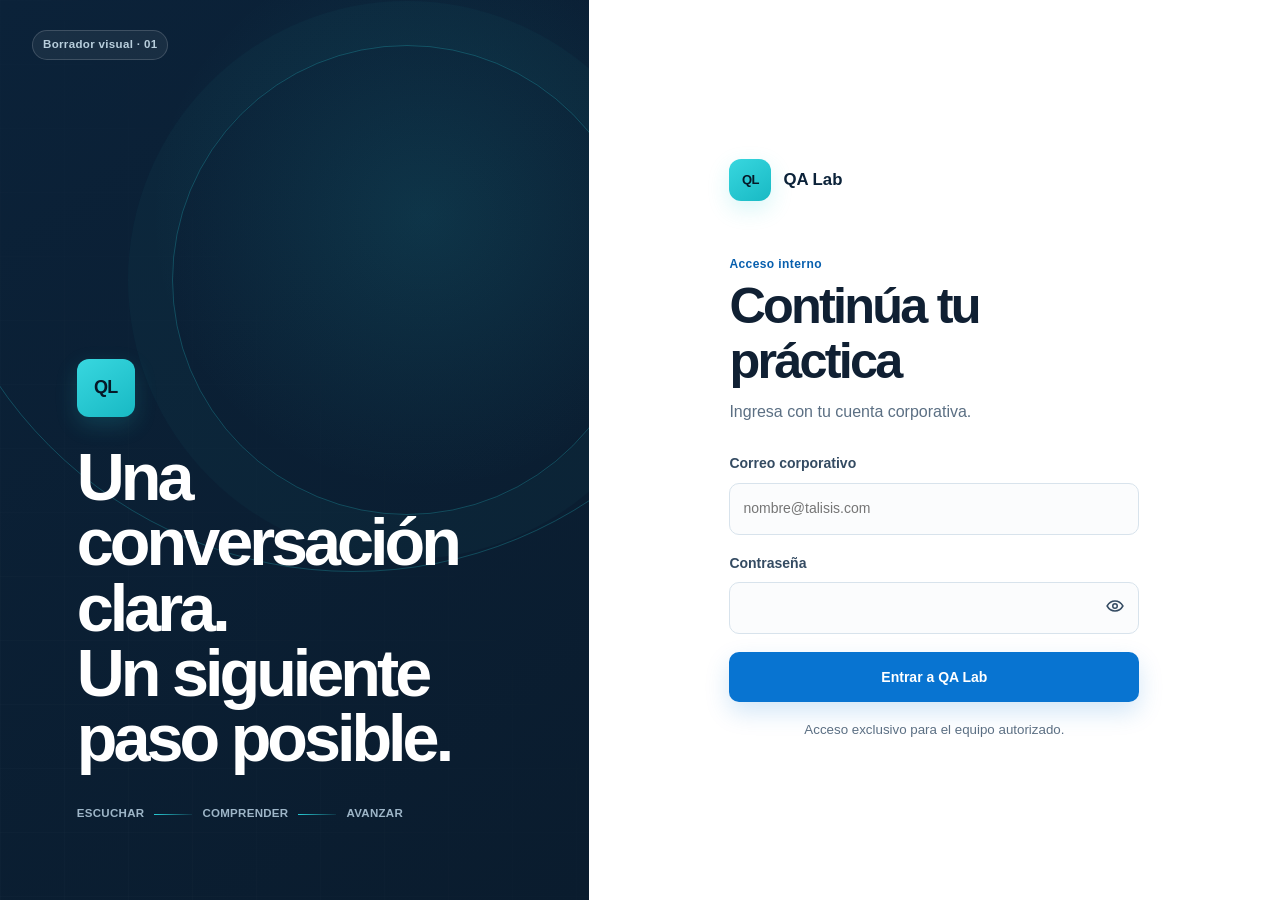
==== commit 70fc9f7c: "Rename QA_Lab_BorradorVisual.html to index.html" ====
--- a/index.html
+++ b/index.html
@@ -3,20 +3,26 @@
 <head>
   <meta charset="utf-8">
   <meta name="viewport" content="width=device-width, initial-scale=1">
-  <meta name="theme-color" content="#10263f">
-  <title>QA Lab | Marco de calidad</title>
+  <meta name="theme-color" content="#0b2239">
+  <meta name="description" content="Primer borrador visual de QA Lab, herramienta interna de capacitación y evaluación de calidad.">
+  <title>QA Lab | Borrador visual</title>
   <link rel="stylesheet" href="qa-lab.css">
+  <link rel="stylesheet" href="qa-lab-visual.css">
 </head>
-<body>
+<body class="visual-prototype">
   <a class="skip-link" href="#mainContent">Saltar al contenido</a>
 
   <section class="login" id="loginScreen" aria-labelledby="loginTitle">
     <div class="login__visual" aria-hidden="true">
       <div class="signal signal--one"></div>
       <div class="signal signal--two"></div>
+      <span class="prototype-chip">Borrador visual · 01</span>
       <div class="login__message">
         <span class="brand-mark brand-mark--large">QL</span>
         <p>Una conversación clara.<br>Un siguiente paso posible.</p>
+        <div class="login-pulse">
+          <span>Escuchar</span><i></i><span>Comprender</span><i></i><span>Avanzar</span>
+        </div>
       </div>
     </div>
 
@@ -61,6 +67,8 @@
         <span><strong>QA Lab</strong><small>Marco de calidad</small></span>
       </a>
 
+      <span class="sidebar-version">Visual 01</span>
+
       <nav class="primary-nav">
         <p class="nav-heading">Explora</p>
         <a class="nav-item is-active" href="#inicio" data-route="home">
@@ -81,7 +89,7 @@
 
       <div class="sidebar-note">
         <span data-icon="spark" aria-hidden="true"></span>
-        <p>Escuchar bien cambia la conversación.</p>
+        <p><strong>Señal de calidad</strong><br>Escuchar. Comprender. Avanzar.</p>
       </div>
     </aside>
 
@@ -98,7 +106,7 @@
         <div class="topbar__actions">
           <label class="search" for="searchInput">
             <span data-icon="search" aria-hidden="true"></span>
-            <input id="searchInput" type="search" placeholder="Buscar comportamiento">
+            <input id="searchInput" type="search" placeholder="Buscar comportamiento" autocomplete="off">
           </label>
           <div class="user-summary">
             <span class="avatar" id="userAvatar" aria-hidden="true">--</span>
@@ -114,17 +122,18 @@
         <section class="view view--home" id="homeView" aria-labelledby="homeTitle">
           <div class="hero">
             <div class="hero__copy">
-              <p class="kicker kicker--light">Marco de calidad</p>
-              <h1 id="homeTitle">Conversaciones que sí hacen avanzar.</h1>
-              <p>Consulta una guía, revisa ejemplos y practica en pocos minutos.</p>
-              <a class="button button--light" href="#comportamientos" data-scroll="behaviors">Explorar comportamientos</a>
+              <p class="kicker kicker--light">Tu señal de calidad</p>
+              <h1 id="homeTitle">Practica. Evalúa. Mejora.</h1>
+              <p>Consulta una guía y convierte cada conversación en un siguiente paso claro.</p>
+              <a class="button button--light" href="#comportamientos" data-scroll="behaviors">Comenzar una práctica</a>
             </div>
             <div class="hero__signal" aria-hidden="true">
               <div class="hero__score"><strong>9</strong><span>hábitos clave</span></div>
-              <svg viewBox="0 0 260 180" role="presentation">
-                <path d="M10 132 C54 132 56 82 97 82 S142 118 174 70 S220 38 250 38"/>
-                <circle cx="10" cy="132" r="5"/><circle cx="97" cy="82" r="5"/><circle cx="174" cy="70" r="5"/><circle cx="250" cy="38" r="5"/>
+              <svg viewBox="0 0 320 180" role="presentation">
+                <path d="M8 132 C58 132 62 88 108 88 S166 122 202 70 S264 38 312 38"/>
+                <circle cx="8" cy="132" r="5"/><circle cx="108" cy="88" r="5"/><circle cx="202" cy="70" r="5"/><circle cx="312" cy="38" r="5"/>
               </svg>
+              <div class="signal-steps"><span>Escuchar</span><span>Comprender</span><span>Avanzar</span></div>
             </div>
           </div>
 
@@ -132,8 +141,8 @@
             <div class="section-heading">
               <div>
                 <p class="kicker">Biblioteca</p>
-                <h2 id="behaviorsTitle">Comportamientos</h2>
-                <p>Elige una habilidad para consultar su guía.</p>
+                <h2 id="behaviorsTitle">9 comportamientos</h2>
+                <p>Elige una habilidad y consulta su guía.</p>
               </div>
               <label class="select-field" for="topicFilter">
                 <span class="sr-only">Filtrar comportamientos</span>
@@ -153,7 +162,7 @@
               <div>
                 <p class="kicker">Práctica del día</p>
                 <h2 id="dailyTitle">Mejores resultados</h2>
-                <p>El ranking se actualiza con cada evaluación.</p>
+                <p>Tu mejor intento diario aparece aquí.</p>
               </div>
               <a class="text-link" href="#comportamientos" data-scroll="behaviors">Elegir práctica <span data-icon="arrow" aria-hidden="true"></span></a>
             </div>
@@ -166,11 +175,11 @@
         <section class="view view--supervisor" id="supervisorView" aria-labelledby="supervisorTitle" hidden>
           <div class="page-heading page-heading--dark">
             <div>
-              <p class="kicker kicker--light">Vista de gestión</p>
+              <p class="kicker">Vista de gestión</p>
               <h1 id="supervisorTitle">Panel de supervisor</h1>
-              <p>Resultados y actividad del equipo en un solo lugar.</p>
-            </div>
-            <button class="button button--glass" id="refreshSupervisor" type="button">
+              <p>La señal diaria del equipo, sin ruido.</p>
+            </div>
+            <button class="button button--secondary" id="refreshSupervisor" type="button">
               <span data-icon="refresh" aria-hidden="true"></span>Actualizar
             </button>
           </div>
@@ -217,5 +226,6 @@
 
   <div class="toast" id="toast" role="status" aria-live="polite" aria-atomic="true"></div>
   <script src="qa-lab.js" defer></script>
+  <script src="qa-lab-visual.js" defer></script>
 </body>
 </html>
--- a/qa-lab-visual.css
+++ b/qa-lab-visual.css
@@ -0,0 +1,1138 @@
+/*
+ * QA Lab — borrador visual 01
+ * Capa de diseño aislada. La hoja base permanece intacta como referencia.
+ */
+
+body.visual-prototype {
+  --navy-950: #061827;
+  --navy-900: #0b2239;
+  --navy-800: #123a5a;
+  --blue-700: #075fae;
+  --blue-600: #0874d1;
+  --cyan-400: #28ccd5;
+  --cyan-100: #ddf9fa;
+  --ink-900: #102033;
+  --ink-700: #344b62;
+  --ink-500: #5b6f83;
+  --line: #d8e3ec;
+  --surface: #fff;
+  --surface-soft: #f5f8fa;
+  --canvas: #e8eff4;
+  --shadow-sm: 0 1px 2px rgb(6 24 39 / 5%);
+  --shadow-md: 0 18px 50px rgb(6 24 39 / 12%);
+  --radius-sm: 10px;
+  --radius-md: 16px;
+  --radius-lg: 24px;
+  --sidebar-width: 232px;
+  --topbar-height: 68px;
+  --motion-fast: 160ms;
+  --motion-base: 220ms;
+  --ease-out: cubic-bezier(.2, .75, .25, 1);
+  background: var(--canvas);
+  font-family: "Segoe UI Variable", "Aptos", "Segoe UI", sans-serif;
+  text-rendering: optimizeLegibility;
+}
+
+.visual-prototype h1,
+.visual-prototype h2,
+.visual-prototype h3,
+.visual-prototype .brand strong,
+.visual-prototype .kpi-card strong {
+  font-family: "Segoe UI Variable Display", "Aptos Display", "Segoe UI", sans-serif;
+}
+
+.visual-prototype :focus-visible {
+  outline: 3px solid var(--cyan-400);
+  outline-offset: 3px;
+}
+
+.visual-prototype .button,
+.visual-prototype .icon-button,
+.visual-prototype .topic-card,
+.visual-prototype .tab-button,
+.visual-prototype .mode-button {
+  transition-duration: var(--motion-fast);
+}
+
+.visual-prototype .button:hover:not([disabled]) {
+  transform: translateY(-1px);
+}
+
+.visual-prototype .button:active:not([disabled]),
+.visual-prototype .icon-button:active,
+.visual-prototype .topic-card:active {
+  transform: scale(.99);
+}
+
+/* Login: conservar la identidad, reducir el ruido decorativo. */
+.visual-prototype .login {
+  grid-template-columns: minmax(390px, .92fr) minmax(500px, 1.08fr);
+}
+
+.visual-prototype .login__visual {
+  place-items: end start;
+  padding: clamp(36px, 6vw, 84px);
+  background:
+    radial-gradient(circle at 72% 24%, rgb(40 204 213 / 12%), transparent 34%),
+    linear-gradient(145deg, #0b2239 0%, #0a1c2e 100%);
+}
+
+.visual-prototype .login__visual::before {
+  opacity: .12;
+  background-size: 64px 64px;
+  mask-image: linear-gradient(to top right, #000 10%, transparent 74%);
+}
+
+.visual-prototype .signal {
+  border-color: rgb(40 204 213 / 26%);
+}
+
+.visual-prototype .signal--one {
+  top: -32%;
+  right: -33%;
+  width: min(74vw, 880px);
+  height: min(74vw, 880px);
+}
+
+.visual-prototype .signal--two {
+  top: 5%;
+  right: -9%;
+  width: min(38vw, 470px);
+  height: min(38vw, 470px);
+  box-shadow: 0 0 0 44px rgb(40 204 213 / 3%);
+}
+
+.visual-prototype .prototype-chip {
+  position: absolute;
+  top: 30px;
+  left: 32px;
+  z-index: 2;
+  display: inline-flex;
+  min-height: 28px;
+  align-items: center;
+  border: 1px solid rgb(255 255 255 / 16%);
+  border-radius: 999px;
+  padding: 5px 10px;
+  background: rgb(255 255 255 / 6%);
+  color: #b9cfdd;
+  font-size: .72rem;
+  font-weight: 700;
+  letter-spacing: .03em;
+}
+
+.visual-prototype .login__message p {
+  max-width: 650px;
+  margin-top: 28px;
+  font-size: clamp(2.8rem, 5.2vw, 5.2rem);
+  font-weight: 720;
+  letter-spacing: -.06em;
+  line-height: .98;
+}
+
+.visual-prototype .login-pulse {
+  display: flex;
+  align-items: center;
+  gap: 10px;
+  margin-top: 34px;
+  color: #9eb6c8;
+  font-size: .72rem;
+  font-weight: 650;
+  letter-spacing: .025em;
+  text-transform: uppercase;
+}
+
+.visual-prototype .login-pulse i {
+  width: 38px;
+  height: 1px;
+  background: linear-gradient(90deg, var(--cyan-400), rgb(40 204 213 / 12%));
+}
+
+.visual-prototype .login__panel {
+  background: #fff;
+}
+
+.visual-prototype .login-card {
+  width: min(100%, 410px);
+}
+
+.visual-prototype .login-card__brand {
+  margin-bottom: 54px;
+}
+
+.visual-prototype .login-card h1 {
+  font-size: clamp(2.35rem, 4vw, 3.15rem);
+  letter-spacing: -.055em;
+}
+
+.visual-prototype .field input {
+  min-height: 52px;
+  background: #fbfcfd;
+}
+
+.visual-prototype .login-card .button--primary {
+  min-height: 50px;
+  box-shadow: 0 10px 24px rgb(8 116 209 / 18%);
+}
+
+/* Shell de aplicación */
+.visual-prototype .app {
+  min-height: 100vh;
+  min-height: 100dvh;
+  grid-template-columns: var(--sidebar-width) minmax(0, 1fr);
+  gap: 14px;
+  padding: 14px;
+}
+
+.visual-prototype .sidebar {
+  top: 14px;
+  height: calc(100vh - 28px);
+  height: calc(100dvh - 28px);
+  border: 1px solid rgb(255 255 255 / 7%);
+  border-radius: var(--radius-lg);
+  padding: 18px 13px;
+  background:
+    radial-gradient(circle at 12% 92%, rgb(40 204 213 / 9%), transparent 28%),
+    var(--navy-900);
+  box-shadow: 0 16px 36px rgb(6 24 39 / 15%);
+}
+
+.visual-prototype .brand {
+  padding: 5px 7px;
+}
+
+.visual-prototype .brand-mark {
+  border-radius: 12px;
+  background: linear-gradient(145deg, #38d7df, #18b9c4);
+  box-shadow: 0 8px 22px rgb(40 204 213 / 18%);
+}
+
+.visual-prototype .sidebar-version {
+  display: inline-flex;
+  width: max-content;
+  margin: 13px 8px 0 61px;
+  border: 1px solid rgb(255 255 255 / 11%);
+  border-radius: 999px;
+  padding: 3px 8px;
+  color: #8eabc0;
+  font-size: .65rem;
+  font-weight: 700;
+  letter-spacing: .03em;
+  text-transform: uppercase;
+}
+
+.visual-prototype .primary-nav {
+  margin-top: 20px;
+}
+
+.visual-prototype .nav-heading {
+  margin: 21px 11px 8px;
+  color: #7898b0;
+  font-size: .68rem;
+  letter-spacing: .07em;
+  text-transform: uppercase;
+}
+
+.visual-prototype .nav-item {
+  min-height: 44px;
+  gap: 11px;
+  margin: 2px 0;
+  padding: 9px 11px;
+  border-radius: 11px;
+  color: #b8cad8;
+  font-size: .82rem;
+}
+
+.visual-prototype .nav-item::before {
+  top: 10px;
+  bottom: 10px;
+  left: -1px;
+  width: 3px;
+}
+
+.visual-prototype .nav-item.is-active {
+  background: linear-gradient(90deg, rgb(40 204 213 / 13%), rgb(255 255 255 / 5%));
+}
+
+.visual-prototype .sidebar-note {
+  margin: auto 5px 0;
+  padding: 17px 6px 4px;
+}
+
+.visual-prototype .sidebar-note p {
+  font-size: .72rem;
+  line-height: 1.5;
+}
+
+.visual-prototype .sidebar-note strong {
+  color: #eef8fb;
+  font-size: .76rem;
+}
+
+.visual-prototype .main {
+  min-height: calc(100vh - 28px);
+  min-height: calc(100dvh - 28px);
+  overflow: clip;
+  border: 1px solid rgb(255 255 255 / 70%);
+  border-radius: var(--radius-lg);
+  background: #f2f6f9;
+  box-shadow: 0 14px 36px rgb(6 24 39 / 8%);
+}
+
+.visual-prototype .topbar {
+  top: 14px;
+  min-height: var(--topbar-height);
+  border-bottom-color: #e2eaf0;
+  padding: 10px clamp(22px, 3vw, 38px);
+  background: rgb(255 255 255 / 92%);
+  backdrop-filter: blur(18px) saturate(130%);
+}
+
+.visual-prototype .breadcrumb {
+  font-size: .76rem;
+}
+
+.visual-prototype .search {
+  width: min(24vw, 274px);
+  min-height: 40px;
+  border-color: transparent;
+  border-radius: 11px;
+  background: #edf3f6;
+}
+
+.visual-prototype .search:hover {
+  border-color: #cbd9e4;
+}
+
+.visual-prototype .search[hidden] {
+  display: none;
+}
+
+.visual-prototype .user-summary {
+  border-left: 1px solid var(--line);
+  padding-left: 13px;
+}
+
+.visual-prototype .avatar {
+  width: 36px;
+  height: 36px;
+  flex-basis: 36px;
+  background: #e5f8f9;
+}
+
+.visual-prototype .content {
+  width: min(100%, 1240px);
+  padding: clamp(28px, 3.2vw, 44px);
+}
+
+.visual-prototype .view.is-entering {
+  animation: visual-view-enter var(--motion-base) var(--ease-out) both;
+}
+
+@keyframes visual-view-enter {
+  from { opacity: 0; transform: translateY(8px); }
+  to { opacity: 1; transform: translateY(0); }
+}
+
+/* Inicio */
+.visual-prototype .hero {
+  min-height: 258px;
+  grid-template-columns: minmax(0, 1.12fr) minmax(280px, .88fr);
+  gap: clamp(24px, 4vw, 54px);
+  border: 1px solid rgb(255 255 255 / 7%);
+  border-radius: var(--radius-lg);
+  padding: clamp(30px, 4vw, 46px);
+  background:
+    radial-gradient(circle at 76% 32%, rgb(40 204 213 / 12%), transparent 28%),
+    linear-gradient(135deg, #0b2239, #0d2944);
+  box-shadow: 0 20px 46px rgb(6 24 39 / 15%);
+}
+
+.visual-prototype .hero::before {
+  opacity: .08;
+  background-size: 78px 100%;
+}
+
+.visual-prototype .hero h1 {
+  max-width: 640px;
+  font-size: clamp(2.6rem, 5.2vw, 4.45rem);
+  font-weight: 730;
+  letter-spacing: -.06em;
+}
+
+.visual-prototype .hero__copy > p:not(.kicker) {
+  max-width: 540px;
+  margin-top: 14px;
+  color: #bed0dd;
+  font-size: .94rem;
+}
+
+.visual-prototype .hero .button--light {
+  margin-top: 21px;
+  box-shadow: 0 8px 24px rgb(6 24 39 / 16%);
+}
+
+.visual-prototype .hero__signal {
+  min-width: 0;
+  align-items: center;
+}
+
+.visual-prototype .hero__signal svg {
+  margin-top: 28px;
+}
+
+.visual-prototype .hero__signal path {
+  stroke-width: 2.3;
+  animation-duration: 820ms;
+}
+
+.visual-prototype .hero__score {
+  top: 4px;
+  right: 4px;
+}
+
+.visual-prototype .hero__score strong {
+  font-size: 3rem;
+}
+
+.visual-prototype .signal-steps {
+  display: flex;
+  justify-content: space-between;
+  gap: 10px;
+  margin-top: -3px;
+  color: #89a7ba;
+  font-size: .64rem;
+  font-weight: 700;
+  letter-spacing: .045em;
+  text-transform: uppercase;
+}
+
+.visual-prototype .section {
+  padding-top: clamp(38px, 5vw, 58px);
+}
+
+.visual-prototype .section-heading {
+  margin-bottom: 17px;
+}
+
+.visual-prototype .section-heading h2 {
+  font-size: clamp(1.55rem, 3vw, 2rem);
+  letter-spacing: -.04em;
+}
+
+.visual-prototype .section-heading p:not(.kicker),
+.visual-prototype .panel-card__heading p {
+  margin-top: 4px;
+  color: var(--ink-500);
+  font-size: .82rem;
+}
+
+.visual-prototype .select-field {
+  min-height: 42px;
+  border-color: #cfdbe5;
+  background: #fff;
+}
+
+.visual-prototype .topic-grid {
+  gap: 13px;
+}
+
+.visual-prototype .topic-card {
+  min-height: 176px;
+  overflow: hidden;
+  border-color: #dae5ed;
+  border-radius: var(--radius-md);
+  padding: 17px 18px 16px 20px;
+  box-shadow: none;
+  animation: none;
+}
+
+.visual-prototype .topic-card::before {
+  content: "";
+  position: absolute;
+  top: 14px;
+  bottom: 14px;
+  left: 0;
+  width: 3px;
+  border-radius: 0 3px 3px 0;
+  background: var(--blue-600);
+  opacity: .62;
+  transition: opacity var(--motion-fast) ease, transform var(--motion-fast) ease;
+}
+
+.visual-prototype .topic-card:has(.topic-icon--experience)::before {
+  background: var(--cyan-400);
+}
+
+.visual-prototype .topic-card::after {
+  right: 18px;
+  bottom: 0;
+  left: 20px;
+  height: 2px;
+}
+
+.visual-prototype .topic-card:hover,
+.visual-prototype .topic-card:focus-visible {
+  border-color: #a9c4d8;
+  box-shadow: 0 10px 26px rgb(6 24 39 / 7%);
+  transform: translateY(-2px);
+}
+
+.visual-prototype .topic-card:hover::before,
+.visual-prototype .topic-card:focus-visible::before {
+  opacity: 1;
+  transform: scaleY(1.08);
+}
+
+.visual-prototype .topic-icon {
+  width: 38px;
+  height: 38px;
+  flex-basis: 38px;
+  border-radius: 11px;
+}
+
+.visual-prototype .topic-card h3 {
+  margin: 16px 0 5px;
+  font-size: 1rem;
+}
+
+.visual-prototype .topic-card p {
+  margin-bottom: 11px;
+  font-size: .78rem;
+  line-height: 1.45;
+}
+
+.visual-prototype .tag,
+.visual-prototype .topic-card__action {
+  font-size: .7rem;
+}
+
+.visual-prototype .leaderboard {
+  border-radius: var(--radius-md);
+  box-shadow: none;
+}
+
+.visual-prototype .rank-row {
+  min-height: 64px;
+}
+
+/* Detalle y práctica */
+.visual-prototype .detail-heading {
+  min-height: 126px;
+  border-radius: var(--radius-md);
+  padding: clamp(21px, 3vw, 28px);
+  box-shadow: none;
+}
+
+.visual-prototype .detail-heading .topic-icon {
+  width: 52px;
+  height: 52px;
+  flex-basis: 52px;
+  border-radius: 14px;
+}
+
+.visual-prototype .detail-heading h1 {
+  font-size: clamp(1.8rem, 3.4vw, 2.35rem);
+}
+
+.visual-prototype .detail-heading p {
+  font-size: .82rem;
+}
+
+.visual-prototype .detail-tabs {
+  position: sticky;
+  top: calc(var(--topbar-height) + 14px);
+  z-index: 12;
+  gap: 2px;
+  margin: 14px 0 18px;
+  border: 1px solid var(--line);
+  border-radius: 12px;
+  padding: 4px;
+  background: rgb(255 255 255 / 94%);
+  box-shadow: 0 8px 22px rgb(6 24 39 / 6%);
+  scrollbar-width: none;
+  backdrop-filter: blur(14px);
+}
+
+.visual-prototype .detail-tabs::-webkit-scrollbar {
+  display: none;
+}
+
+.visual-prototype .tab-button {
+  min-height: 42px;
+  border-radius: 8px;
+  padding: 8px 13px;
+  font-size: .78rem;
+}
+
+.visual-prototype .tab-button::after {
+  right: 12px;
+  bottom: 2px;
+  left: 12px;
+  height: 2px;
+}
+
+.visual-prototype .tab-button[aria-selected="true"] {
+  background: #eef6fc;
+}
+
+.visual-prototype .guide-grid {
+  grid-template-columns: minmax(0, 1.25fr) minmax(280px, .75fr);
+  gap: 14px;
+}
+
+.visual-prototype .content-card,
+.visual-prototype .panel-card,
+.visual-prototype .score-card {
+  border-color: #dbe5ed;
+  box-shadow: none;
+}
+
+.visual-prototype .content-card {
+  padding: clamp(20px, 2.5vw, 26px);
+}
+
+.visual-prototype .content-card > p,
+.visual-prototype .level-summary,
+.visual-prototype .check-list li {
+  font-size: .84rem;
+}
+
+.visual-prototype .conversation {
+  border-radius: 12px;
+}
+
+.visual-prototype .practice-grid {
+  grid-template-columns: minmax(0, 1.35fr) minmax(320px, .65fr);
+  gap: 14px;
+  align-items: start;
+}
+
+.visual-prototype .scenario-card {
+  position: relative;
+  overflow: hidden;
+  border: 1px solid rgb(255 255 255 / 7%);
+  border-radius: var(--radius-md);
+  background:
+    radial-gradient(circle at 100% 0, rgb(40 204 213 / 12%), transparent 30%),
+    var(--navy-900);
+}
+
+.visual-prototype .scenario-card::after {
+  content: "";
+  position: absolute;
+  right: -70px;
+  bottom: -125px;
+  width: 240px;
+  height: 240px;
+  border: 1px solid rgb(40 204 213 / 18%);
+  border-radius: 50%;
+  pointer-events: none;
+}
+
+.visual-prototype .scenario-card > * {
+  position: relative;
+  z-index: 1;
+}
+
+.visual-prototype .scenario-question {
+  border-color: rgb(255 255 255 / 12%);
+  padding: 18px;
+  background: rgb(255 255 255 / 7%);
+  font-size: 1.02rem;
+}
+
+.visual-prototype .mode-switch {
+  width: max-content;
+  gap: 3px;
+  border: 1px solid rgb(255 255 255 / 14%);
+  border-radius: 12px;
+  padding: 3px;
+  background: rgb(255 255 255 / 5%);
+}
+
+.visual-prototype .mode-button {
+  min-height: 38px;
+  border: 0;
+  border-radius: 8px;
+}
+
+.visual-prototype .answer-area {
+  min-height: 150px;
+}
+
+.visual-prototype .score-stack {
+  position: sticky;
+  top: calc(var(--topbar-height) + 82px);
+}
+
+.visual-prototype .score-card {
+  padding: 22px;
+}
+
+.visual-prototype .score-ring {
+  width: 82px;
+  height: 82px;
+  flex-basis: 82px;
+}
+
+.visual-prototype .practice-feedback:not([hidden]) {
+  animation: feedback-enter 200ms var(--ease-out) both;
+}
+
+@keyframes feedback-enter {
+  from { opacity: 0; transform: translateY(6px); }
+  to { opacity: 1; transform: translateY(0); }
+}
+
+/* Supervisor: encabezado abierto y lectura operacional. */
+.visual-prototype .page-heading {
+  min-height: 126px;
+  border: 0;
+  border-bottom: 1px solid var(--line);
+  border-radius: 0;
+  padding: 10px 0 24px;
+}
+
+.visual-prototype .page-heading--dark {
+  background: transparent;
+  color: var(--ink-900);
+}
+
+.visual-prototype .page-heading .kicker {
+  color: var(--blue-700);
+}
+
+.visual-prototype .page-heading h1 {
+  font-size: clamp(2rem, 4vw, 3.1rem);
+}
+
+.visual-prototype .page-heading p:not(.kicker) {
+  margin-top: 7px;
+  color: var(--ink-500);
+}
+
+.visual-prototype .supervisor-toolbar {
+  margin: 8px 0 14px;
+}
+
+.visual-prototype .kpi-grid {
+  gap: 12px;
+  margin-bottom: 14px;
+}
+
+.visual-prototype .kpi-card {
+  min-height: 104px;
+  border-color: #dbe5ed;
+  padding: 16px;
+  box-shadow: none;
+}
+
+.visual-prototype .kpi-card:nth-child(3) {
+  border-color: var(--blue-600);
+  background: var(--blue-600);
+  color: #fff;
+}
+
+.visual-prototype .kpi-card:nth-child(3) > .icon {
+  background: rgb(255 255 255 / 15%);
+  color: #fff;
+}
+
+.visual-prototype .kpi-card:nth-child(3) small {
+  color: #d8edff;
+}
+
+.visual-prototype .kpi-card strong {
+  font-size: 1.65rem;
+}
+
+.visual-prototype .dashboard-grid {
+  grid-template-columns: minmax(300px, .75fr) minmax(0, 1.25fr);
+  gap: 14px;
+  margin-bottom: 14px;
+}
+
+.visual-prototype .dashboard-grid .panel-card:nth-child(2) {
+  grid-column: 2;
+  grid-row: 1;
+}
+
+.visual-prototype .panel-card {
+  padding: 20px;
+}
+
+.visual-prototype .table-card {
+  margin-top: 14px;
+}
+
+.visual-prototype .data-row {
+  min-height: 52px;
+}
+
+.visual-prototype .behavior-track,
+.visual-prototype .metric-track {
+  height: 6px;
+}
+
+.visual-prototype .behavior-track span,
+.visual-prototype .metric-track span {
+  background: linear-gradient(90deg, var(--blue-600), var(--cyan-400));
+}
+
+/* Tablet y móvil */
+@media (max-width: 1179px) {
+  .visual-prototype .topic-grid {
+    grid-template-columns: repeat(2, minmax(0, 1fr));
+  }
+
+  .visual-prototype .hero {
+    grid-template-columns: minmax(0, 1fr) 280px;
+  }
+
+  .visual-prototype .kpi-grid {
+    grid-template-columns: repeat(2, minmax(0, 1fr));
+  }
+}
+
+@media (max-width: 900px) {
+  body.visual-prototype {
+    --topbar-height: 66px;
+  }
+
+  .visual-prototype .login {
+    grid-template-columns: 1fr;
+  }
+
+  .visual-prototype .login__visual {
+    display: grid;
+    min-height: 230px;
+    place-items: end start;
+    padding: 30px;
+  }
+
+  .visual-prototype .login__message p {
+    max-width: 560px;
+    margin-top: 17px;
+    font-size: clamp(2.1rem, 7vw, 3.6rem);
+  }
+
+  .visual-prototype .login-pulse {
+    margin-top: 20px;
+  }
+
+  .visual-prototype .prototype-chip {
+    top: 22px;
+    right: 24px;
+    left: auto;
+  }
+
+  .visual-prototype .login__panel {
+    padding: 34px 24px 48px;
+  }
+
+  .visual-prototype .login-card__brand {
+    margin-bottom: 30px;
+  }
+
+  .visual-prototype .app {
+    grid-template-columns: 1fr;
+    gap: 0;
+    padding: 0;
+  }
+
+  .visual-prototype .main {
+    min-height: 100vh;
+    min-height: 100dvh;
+    border: 0;
+    border-radius: 0;
+  }
+
+  .visual-prototype .sidebar {
+    top: 0;
+    width: min(84vw, 304px);
+    height: 100vh;
+    height: 100dvh;
+    border-radius: 0 24px 24px 0;
+    padding-top: 18px;
+    box-shadow: none;
+    transform: translateX(calc(-100% - 36px));
+  }
+
+  .visual-prototype .sidebar.is-open {
+    box-shadow: 16px 0 42px rgb(6 24 39 / 22%);
+    transform: translateX(0);
+  }
+
+  .visual-prototype .topbar {
+    top: 0;
+  }
+
+  .visual-prototype .hero {
+    grid-template-columns: 1fr;
+  }
+
+  .visual-prototype .hero__signal {
+    min-height: 132px;
+  }
+
+  .visual-prototype .guide-grid,
+  .visual-prototype .practice-grid,
+  .visual-prototype .dashboard-grid {
+    grid-template-columns: 1fr;
+  }
+
+  .visual-prototype .dashboard-grid .panel-card:nth-child(2) {
+    grid-column: auto;
+    grid-row: auto;
+  }
+
+  .visual-prototype .score-stack {
+    position: static;
+  }
+
+  .visual-prototype .detail-tabs {
+    top: var(--topbar-height);
+  }
+}
+
+@media (max-width: 640px) {
+  body.visual-prototype {
+    --topbar-height: 62px;
+  }
+
+  .visual-prototype .login__visual {
+    min-height: 184px;
+    padding: 24px;
+  }
+
+  .visual-prototype .login__message .brand-mark {
+    width: 46px;
+    height: 46px;
+    border-radius: 14px;
+    font-size: 15px;
+  }
+
+  .visual-prototype .login__message p {
+    margin-top: 14px;
+    font-size: clamp(1.9rem, 9vw, 2.7rem);
+  }
+
+  .visual-prototype .login-pulse {
+    display: none;
+  }
+
+  .visual-prototype .prototype-chip {
+    top: 20px;
+    right: 20px;
+  }
+
+  .visual-prototype .login__panel {
+    padding: 26px 20px 40px;
+  }
+
+  .visual-prototype .login-card__brand {
+    display: none;
+  }
+
+  .visual-prototype .login-card h1 {
+    font-size: 2.15rem;
+  }
+
+  .visual-prototype .topbar {
+    gap: 7px;
+    padding: 9px 12px;
+  }
+
+  .visual-prototype .topbar__actions {
+    gap: 5px;
+  }
+
+  .visual-prototype .search {
+    width: auto;
+    min-width: 0;
+    flex: 1;
+  }
+
+  .visual-prototype .search input {
+    font-size: .9rem;
+  }
+
+  .visual-prototype .user-summary {
+    display: none;
+  }
+
+  .visual-prototype .logout-button {
+    display: inline-grid;
+  }
+
+  .visual-prototype .content {
+    padding: 18px 16px 38px;
+  }
+
+  .visual-prototype .hero {
+    gap: 13px;
+    border-radius: 19px;
+    padding: 26px 22px 22px;
+  }
+
+  .visual-prototype .hero h1 {
+    font-size: clamp(2.35rem, 13vw, 3.25rem);
+  }
+
+  .visual-prototype .hero__signal {
+    min-height: 116px;
+  }
+
+  .visual-prototype .hero__signal svg {
+    margin-top: 20px;
+  }
+
+  .visual-prototype .section-heading,
+  .visual-prototype .page-heading,
+  .visual-prototype .panel-card__heading,
+  .visual-prototype .detail-heading {
+    gap: 15px;
+  }
+
+  .visual-prototype .topic-grid,
+  .visual-prototype .kpi-grid {
+    grid-template-columns: 1fr;
+  }
+
+  .visual-prototype .topic-card {
+    min-height: 166px;
+  }
+
+  .visual-prototype .detail-tabs {
+    margin-right: -16px;
+    margin-left: -16px;
+    border-right: 0;
+    border-left: 0;
+    border-radius: 0;
+    padding-right: 16px;
+    padding-left: 16px;
+    scroll-snap-type: x proximity;
+  }
+
+  .visual-prototype .tab-button {
+    scroll-snap-align: start;
+  }
+
+  .visual-prototype .practice-actions .button,
+  .visual-prototype .page-heading .button {
+    width: 100%;
+  }
+
+  .visual-prototype .mode-switch {
+    width: 100%;
+  }
+
+  .visual-prototype .mode-button {
+    flex: 1;
+    justify-content: center;
+  }
+
+  .visual-prototype .panel-card {
+    padding: 17px;
+  }
+
+  .visual-prototype .data-table {
+    overflow: visible;
+  }
+
+  .visual-prototype .data-row--header {
+    display: none;
+  }
+
+  .visual-prototype .data-row {
+    grid-template-columns: minmax(0, 1fr) auto;
+    gap: 10px 14px;
+    min-width: 0;
+    margin-top: 10px;
+    border: 1px solid var(--line);
+    border-radius: 12px;
+    padding: 14px;
+    background: var(--surface-soft);
+  }
+
+  .visual-prototype .data-row > :first-child,
+  .visual-prototype .data-row > :nth-child(2) {
+    grid-column: 1 / -1;
+    min-width: 0;
+    overflow-wrap: anywhere;
+  }
+
+  .visual-prototype #recentAttempts .data-row > strong::before,
+  .visual-prototype #usersTable .data-row > strong::before,
+  .visual-prototype #recentAttempts .data-row > span:nth-child(2)::before,
+  .visual-prototype #usersTable .data-row > span:nth-child(2)::before {
+    display: block;
+    margin-bottom: 2px;
+    color: var(--ink-500);
+    font-size: .62rem;
+    font-weight: 700;
+    letter-spacing: .04em;
+    text-transform: uppercase;
+  }
+
+  .visual-prototype #recentAttempts .data-row > strong::before {
+    content: "Participante";
+  }
+
+  .visual-prototype #recentAttempts .data-row > span:nth-child(2)::before {
+    content: "Comportamiento";
+  }
+
+  .visual-prototype #usersTable .data-row > strong::before {
+    content: "Usuario";
+  }
+
+  .visual-prototype #usersTable .data-row > span:nth-child(2)::before {
+    content: "Correo";
+  }
+
+  .visual-prototype .data-row .status-chip {
+    justify-self: end;
+  }
+}
+
+@media (max-width: 390px) {
+  .visual-prototype .search input::placeholder {
+    color: transparent;
+  }
+
+  .visual-prototype .search {
+    flex: 0 1 50px;
+  }
+
+  .visual-prototype .search:focus-within {
+    flex-basis: 150px;
+  }
+
+  .visual-prototype .hero__score strong {
+    font-size: 2.5rem;
+  }
+
+  .visual-prototype .signal-steps {
+    font-size: .58rem;
+  }
+}
+
+@media (prefers-reduced-motion: reduce) {
+  .visual-prototype *,
+  .visual-prototype *::before,
+  .visual-prototype *::after {
+    scroll-behavior: auto !important;
+    animation-duration: .01ms !important;
+    animation-iteration-count: 1 !important;
+    transition-duration: .01ms !important;
+  }
+
+  .visual-prototype .hero__signal path {
+    stroke-dashoffset: 0;
+  }
+
+  .visual-prototype .hero__signal circle {
+    opacity: 1;
+  }
+}
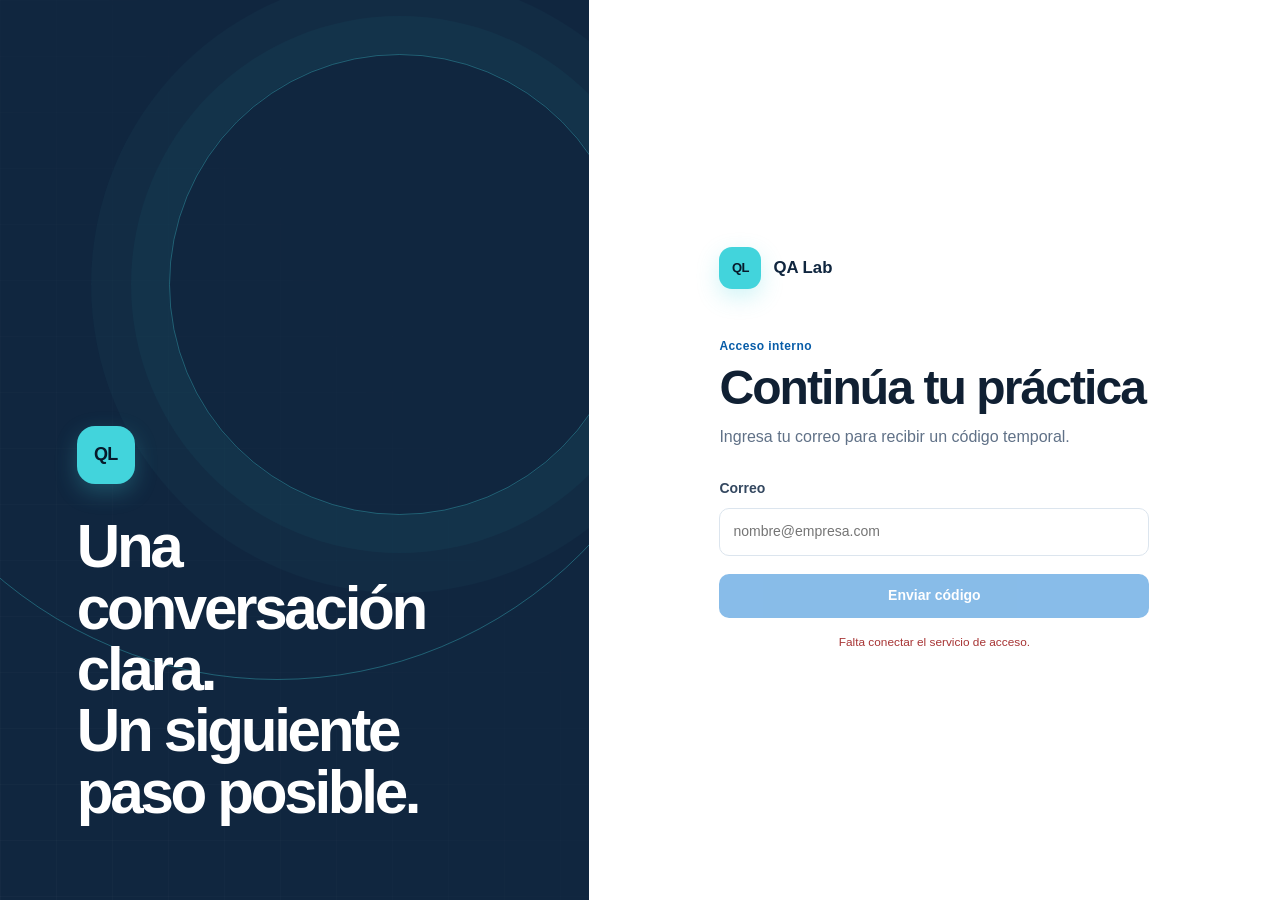
==== commit f27e9b8c: "Add files via upload" ====
--- a/index.html
+++ b/index.html
@@ -3,26 +3,24 @@
 <head>
   <meta charset="utf-8">
   <meta name="viewport" content="width=device-width, initial-scale=1">
-  <meta name="theme-color" content="#0b2239">
-  <meta name="description" content="Primer borrador visual de QA Lab, herramienta interna de capacitación y evaluación de calidad.">
-  <title>QA Lab | Borrador visual</title>
+  <meta name="theme-color" content="#10263f">
+  <meta name="referrer" content="no-referrer">
+  <meta http-equiv="Content-Security-Policy" content="default-src 'self'; script-src 'self'; style-src 'self'; style-src-attr 'unsafe-inline'; img-src 'self' data:; frame-src https://script.google.com https://script.googleusercontent.com https://*.googleusercontent.com; object-src 'none'; base-uri 'self'; form-action 'self' https://script.google.com; upgrade-insecure-requests">
+  <meta name="description" content="QA Lab, herramienta interna de capacitación y evaluación de calidad.">
+  <title>QA Lab | Marco de calidad</title>
   <link rel="stylesheet" href="qa-lab.css">
-  <link rel="stylesheet" href="qa-lab-visual.css">
+  <link rel="stylesheet" href="qa-lab-app.css">
 </head>
-<body class="visual-prototype">
+<body class="production-app">
   <a class="skip-link" href="#mainContent">Saltar al contenido</a>
 
   <section class="login" id="loginScreen" aria-labelledby="loginTitle">
     <div class="login__visual" aria-hidden="true">
       <div class="signal signal--one"></div>
       <div class="signal signal--two"></div>
-      <span class="prototype-chip">Borrador visual · 01</span>
       <div class="login__message">
         <span class="brand-mark brand-mark--large">QL</span>
         <p>Una conversación clara.<br>Un siguiente paso posible.</p>
-        <div class="login-pulse">
-          <span>Escuchar</span><i></i><span>Comprender</span><i></i><span>Avanzar</span>
-        </div>
       </div>
     </div>
 
@@ -34,26 +32,32 @@
         </div>
         <p class="kicker">Acceso interno</p>
         <h1 id="loginTitle">Continúa tu práctica</h1>
-        <p class="login-card__intro">Ingresa con tu cuenta corporativa.</p>
-
-        <label class="field" for="loginEmail">
-          <span>Correo corporativo</span>
-          <input id="loginEmail" name="email" type="email" autocomplete="username" placeholder="nombre@talisis.com" required>
-        </label>
-
-        <label class="field" for="loginPassword">
-          <span>Contraseña</span>
-          <span class="password-field">
-            <input id="loginPassword" name="password" type="password" autocomplete="current-password" required>
-            <button class="icon-button password-toggle" id="passwordToggle" type="button" aria-label="Mostrar contraseña" aria-pressed="false">
-              <span data-icon="eye" aria-hidden="true"></span>
-            </button>
-          </span>
-        </label>
-
-        <p class="form-error" id="loginError" role="alert" hidden>Revisa el correo y la contraseña.</p>
-        <button class="button button--primary button--full" type="submit">Entrar a QA Lab</button>
-        <small class="login-card__note">Acceso exclusivo para el equipo autorizado.</small>
+        <p class="login-card__intro" id="loginIntro">Ingresa tu correo para recibir un código temporal.</p>
+
+        <div id="emailStep">
+          <label class="field" for="loginEmail">
+            <span>Correo</span>
+            <input id="loginEmail" name="email" type="email" inputmode="email" autocomplete="username" placeholder="nombre@empresa.com" maxlength="160" aria-describedby="loginError" required>
+          </label>
+        </div>
+
+        <div class="code-step" id="codeStep" hidden>
+          <div class="account-chip">
+            <span data-icon="mail" aria-hidden="true"></span>
+            <span><small>Código enviado a</small><strong id="loginEmailSummary"></strong></span>
+            <button class="text-button" id="changeEmailButton" type="button">Cambiar</button>
+          </div>
+          <label class="field" for="loginCode">
+            <span>Código de acceso</span>
+            <input id="loginCode" name="code" type="text" inputmode="numeric" autocomplete="one-time-code" pattern="[0-9]*" maxlength="8" aria-describedby="loginError codeHelp">
+          </label>
+          <p class="field-help" id="codeHelp">El código vence en 10 minutos y solo puede utilizarse una vez.</p>
+        </div>
+
+        <p class="form-error" id="loginError" role="alert" hidden>No fue posible completar el acceso. Verifica la información o solicita ayuda.</p>
+        <button class="button button--primary button--full" id="loginSubmit" type="submit">Enviar código</button>
+        <button class="text-button text-button--center" id="resendCodeButton" type="button" hidden>Enviar otro código</button>
+        <p class="connection-note" id="connectionNote" role="status" aria-live="polite">Conectando de forma segura…</p>
       </form>
     </div>
   </section>
@@ -66,8 +70,6 @@
         <span class="brand-mark">QL</span>
         <span><strong>QA Lab</strong><small>Marco de calidad</small></span>
       </a>
-
-      <span class="sidebar-version">Visual 01</span>
 
       <nav class="primary-nav">
         <p class="nav-heading">Explora</p>
@@ -81,15 +83,20 @@
           <span data-icon="practice" aria-hidden="true"></span><span>Práctica del día</span>
         </a>
 
-        <p class="nav-heading">Gestión</p>
-        <a class="nav-item" href="#supervisor" data-route="supervisor" id="supervisorNav">
-          <span data-icon="dashboard" aria-hidden="true"></span><span>Panel supervisor</span>
-        </a>
+        <div id="staffNavigation" hidden>
+          <p class="nav-heading">Gestión</p>
+          <a class="nav-item" href="#supervisor" data-route="supervisor" id="supervisorNav" hidden>
+            <span data-icon="dashboard" aria-hidden="true"></span><span>Panel supervisor</span>
+          </a>
+          <a class="nav-item" href="#" id="adminNav" target="_blank" rel="noopener" hidden>
+            <span data-icon="users" aria-hidden="true"></span><span>Administrar accesos</span>
+          </a>
+        </div>
       </nav>
 
       <div class="sidebar-note">
-        <span data-icon="spark" aria-hidden="true"></span>
-        <p><strong>Señal de calidad</strong><br>Escuchar. Comprender. Avanzar.</p>
+        <span data-icon="shield" aria-hidden="true"></span>
+        <p>Sesión protegida y permisos verificados en cada operación.</p>
       </div>
     </aside>
 
@@ -108,6 +115,7 @@
             <span data-icon="search" aria-hidden="true"></span>
             <input id="searchInput" type="search" placeholder="Buscar comportamiento" autocomplete="off">
           </label>
+          <span class="sync-state" id="syncState" title="Datos conectados" aria-label="Datos conectados"><span></span></span>
           <div class="user-summary">
             <span class="avatar" id="userAvatar" aria-hidden="true">--</span>
             <span class="user-summary__copy"><strong id="currentUser">Usuario</strong><small id="currentRole">Rol</small></span>
@@ -122,18 +130,17 @@
         <section class="view view--home" id="homeView" aria-labelledby="homeTitle">
           <div class="hero">
             <div class="hero__copy">
-              <p class="kicker kicker--light">Tu señal de calidad</p>
-              <h1 id="homeTitle">Practica. Evalúa. Mejora.</h1>
-              <p>Consulta una guía y convierte cada conversación en un siguiente paso claro.</p>
-              <a class="button button--light" href="#comportamientos" data-scroll="behaviors">Comenzar una práctica</a>
+              <p class="kicker kicker--light">Marco de calidad</p>
+              <h1 id="homeTitle">Conversaciones que sí hacen avanzar.</h1>
+              <p>Consulta una guía, revisa ejemplos y practica en pocos minutos.</p>
+              <a class="button button--light" href="#comportamientos" data-scroll="behaviors">Explorar comportamientos</a>
             </div>
             <div class="hero__signal" aria-hidden="true">
               <div class="hero__score"><strong>9</strong><span>hábitos clave</span></div>
-              <svg viewBox="0 0 320 180" role="presentation">
-                <path d="M8 132 C58 132 62 88 108 88 S166 122 202 70 S264 38 312 38"/>
-                <circle cx="8" cy="132" r="5"/><circle cx="108" cy="88" r="5"/><circle cx="202" cy="70" r="5"/><circle cx="312" cy="38" r="5"/>
+              <svg viewBox="0 0 260 180" role="presentation">
+                <path d="M10 132 C54 132 56 82 97 82 S142 118 174 70 S220 38 250 38"/>
+                <circle cx="10" cy="132" r="5"/><circle cx="97" cy="82" r="5"/><circle cx="174" cy="70" r="5"/><circle cx="250" cy="38" r="5"/>
               </svg>
-              <div class="signal-steps"><span>Escuchar</span><span>Comprender</span><span>Avanzar</span></div>
             </div>
           </div>
 
@@ -141,8 +148,8 @@
             <div class="section-heading">
               <div>
                 <p class="kicker">Biblioteca</p>
-                <h2 id="behaviorsTitle">9 comportamientos</h2>
-                <p>Elige una habilidad y consulta su guía.</p>
+                <h2 id="behaviorsTitle">Comportamientos</h2>
+                <p>Elige una habilidad para consultar su guía.</p>
               </div>
               <label class="select-field" for="topicFilter">
                 <span class="sr-only">Filtrar comportamientos</span>
@@ -162,11 +169,11 @@
               <div>
                 <p class="kicker">Práctica del día</p>
                 <h2 id="dailyTitle">Mejores resultados</h2>
-                <p>Tu mejor intento diario aparece aquí.</p>
+                <p>El ranking se actualiza con cada evaluación.</p>
               </div>
               <a class="text-link" href="#comportamientos" data-scroll="behaviors">Elegir práctica <span data-icon="arrow" aria-hidden="true"></span></a>
             </div>
-            <div class="leaderboard" id="dailyBoard"></div>
+            <div class="leaderboard" id="dailyBoard" aria-live="polite"></div>
           </section>
         </section>
 
@@ -175,19 +182,16 @@
         <section class="view view--supervisor" id="supervisorView" aria-labelledby="supervisorTitle" hidden>
           <div class="page-heading page-heading--dark">
             <div>
-              <p class="kicker">Vista de gestión</p>
+              <p class="kicker kicker--light">Vista de gestión</p>
               <h1 id="supervisorTitle">Panel de supervisor</h1>
-              <p>La señal diaria del equipo, sin ruido.</p>
-            </div>
-            <button class="button button--secondary" id="refreshSupervisor" type="button">
+              <p>Resultados y actividad del equipo en un solo lugar.</p>
+            </div>
+            <button class="button button--glass" id="refreshSupervisor" type="button">
               <span data-icon="refresh" aria-hidden="true"></span>Actualizar
             </button>
           </div>
 
-          <div class="supervisor-toolbar">
-            <p id="supervisorDate"></p>
-            <button class="button button--danger-quiet" id="clearResults" type="button">Limpiar resultados locales</button>
-          </div>
+          <div class="supervisor-toolbar"><p id="supervisorDate"></p></div>
 
           <div class="kpi-grid">
             <article class="kpi-card"><span data-icon="users" aria-hidden="true"></span><div><small>Participantes</small><strong id="kpiParticipants">0</strong></div></article>
@@ -211,21 +215,13 @@
             <div class="panel-card__heading"><div><h2>Actividad reciente</h2><p>Últimos intentos registrados</p></div></div>
             <div class="data-table" id="recentAttempts"></div>
           </article>
-
-          <article class="panel-card table-card">
-            <div class="panel-card__heading">
-              <div><h2>Equipo y roles</h2><p>Personas con acceso a QA Lab</p></div>
-              <button class="button button--secondary" id="inviteAll" type="button">Preparar invitaciones</button>
-            </div>
-            <div class="data-table" id="usersTable"></div>
-          </article>
         </section>
       </div>
     </main>
   </div>
 
   <div class="toast" id="toast" role="status" aria-live="polite" aria-atomic="true"></div>
-  <script src="qa-lab.js" defer></script>
-  <script src="qa-lab-visual.js" defer></script>
+  <script src="qa-lab-config.js"></script>
+  <script src="qa-lab-app.js" defer></script>
 </body>
 </html>
--- a/qa-lab-app.css
+++ b/qa-lab-app.css
@@ -0,0 +1,211 @@
+/* QA Lab producción: estados de autenticación y conexión. */
+
+.production-app .login-card [aria-busy="true"],
+.production-app .button.is-loading {
+  cursor: wait;
+}
+
+.production-app .button.is-loading::before {
+  content: "";
+  width: 16px;
+  height: 16px;
+  border: 2px solid rgb(255 255 255 / 42%);
+  border-top-color: currentColor;
+  border-radius: 50%;
+  animation: app-spin 700ms linear infinite;
+}
+
+@keyframes app-spin {
+  to { transform: rotate(360deg); }
+}
+
+.production-app .code-step {
+  animation: auth-step-enter 180ms var(--ease-out) both;
+}
+
+@keyframes auth-step-enter {
+  from { opacity: 0; transform: translateY(5px); }
+  to { opacity: 1; transform: translateY(0); }
+}
+
+.production-app .account-chip {
+  display: grid;
+  grid-template-columns: 34px minmax(0, 1fr) auto;
+  align-items: center;
+  gap: 10px;
+  margin-bottom: 18px;
+  border: 1px solid var(--line);
+  border-radius: 12px;
+  padding: 10px 11px;
+  background: var(--surface-soft);
+}
+
+.production-app .account-chip > .icon {
+  width: 18px;
+  height: 18px;
+  margin: auto;
+  color: var(--blue-700);
+}
+
+.production-app .account-chip small,
+.production-app .account-chip strong {
+  display: block;
+  overflow: hidden;
+  text-overflow: ellipsis;
+  white-space: nowrap;
+}
+
+.production-app .account-chip small {
+  color: var(--ink-500);
+  font-size: .68rem;
+}
+
+.production-app .account-chip strong {
+  color: var(--ink-900);
+  font-size: .8rem;
+}
+
+.production-app .text-button {
+  min-height: 40px;
+  border-radius: 9px;
+  padding: 7px 9px;
+  background: transparent;
+  color: var(--blue-700);
+  cursor: pointer;
+  font-size: .76rem;
+  font-weight: 750;
+}
+
+.production-app .text-button:hover {
+  background: #e9f3fb;
+}
+
+.production-app .text-button--center {
+  display: block;
+  margin: 8px auto 0;
+}
+
+.production-app .field-help {
+  margin: -9px 0 17px;
+  color: var(--ink-500);
+  font-size: .74rem;
+}
+
+.production-app .connection-note {
+  min-height: 20px;
+  margin: 15px 0 0;
+  color: var(--ink-500);
+  font-size: .74rem;
+  text-align: center;
+}
+
+.production-app .connection-note.is-error {
+  color: var(--red-700);
+}
+
+.production-app #loginCode {
+  font-size: 1.25rem;
+  font-variant-numeric: tabular-nums;
+  font-weight: 700;
+  letter-spacing: .18em;
+  text-align: center;
+}
+
+.production-app .sync-state {
+  display: grid;
+  width: 30px;
+  height: 30px;
+  flex: 0 0 30px;
+  place-items: center;
+  border-radius: 50%;
+  background: #edf7f3;
+}
+
+.production-app .sync-state > span {
+  width: 8px;
+  height: 8px;
+  border-radius: 50%;
+  background: var(--green-700);
+  box-shadow: 0 0 0 4px rgb(8 119 90 / 11%);
+}
+
+.production-app .sync-state.is-busy > span {
+  background: var(--amber-600);
+  animation: sync-pulse 900ms ease-in-out infinite;
+}
+
+.production-app .sync-state.is-offline > span {
+  background: var(--red-700);
+  box-shadow: 0 0 0 4px rgb(167 52 52 / 10%);
+}
+
+@keyframes sync-pulse {
+  50% { opacity: .38; transform: scale(.82); }
+}
+
+.production-app .nav-item[hidden],
+.production-app #staffNavigation[hidden] {
+  display: none !important;
+}
+
+.production-app .loading-block {
+  display: grid;
+  min-height: 160px;
+  place-items: center;
+  border: 1px solid var(--line);
+  border-radius: var(--radius-md);
+  background: var(--surface);
+  color: var(--ink-500);
+  font-size: .84rem;
+}
+
+.production-app .loading-block::before {
+  content: "";
+  position: absolute;
+  width: 22px;
+  height: 22px;
+  margin-top: -42px;
+  border: 2px solid #dbe6ef;
+  border-top-color: var(--blue-600);
+  border-radius: 50%;
+  animation: app-spin 700ms linear infinite;
+}
+
+.production-app .empty-state .button {
+  margin-top: 14px;
+}
+
+.production-app .sidebar-note .icon {
+  color: var(--cyan-400);
+}
+
+@media (max-width: 680px) {
+  .production-app .logout-button {
+    display: inline-grid;
+  }
+
+  .production-app .sync-state {
+    display: none;
+  }
+
+  .production-app .account-chip {
+    grid-template-columns: 30px minmax(0, 1fr);
+  }
+
+  .production-app .account-chip .text-button {
+    grid-column: 2;
+    width: max-content;
+    min-height: 34px;
+    margin: -5px 0 0 -9px;
+  }
+}
+
+@media (prefers-reduced-motion: reduce) {
+  .production-app *,
+  .production-app *::before,
+  .production-app *::after {
+    animation-duration: .01ms !important;
+    animation-iteration-count: 1 !important;
+    transition-duration: .01ms !important;
+  }
+}
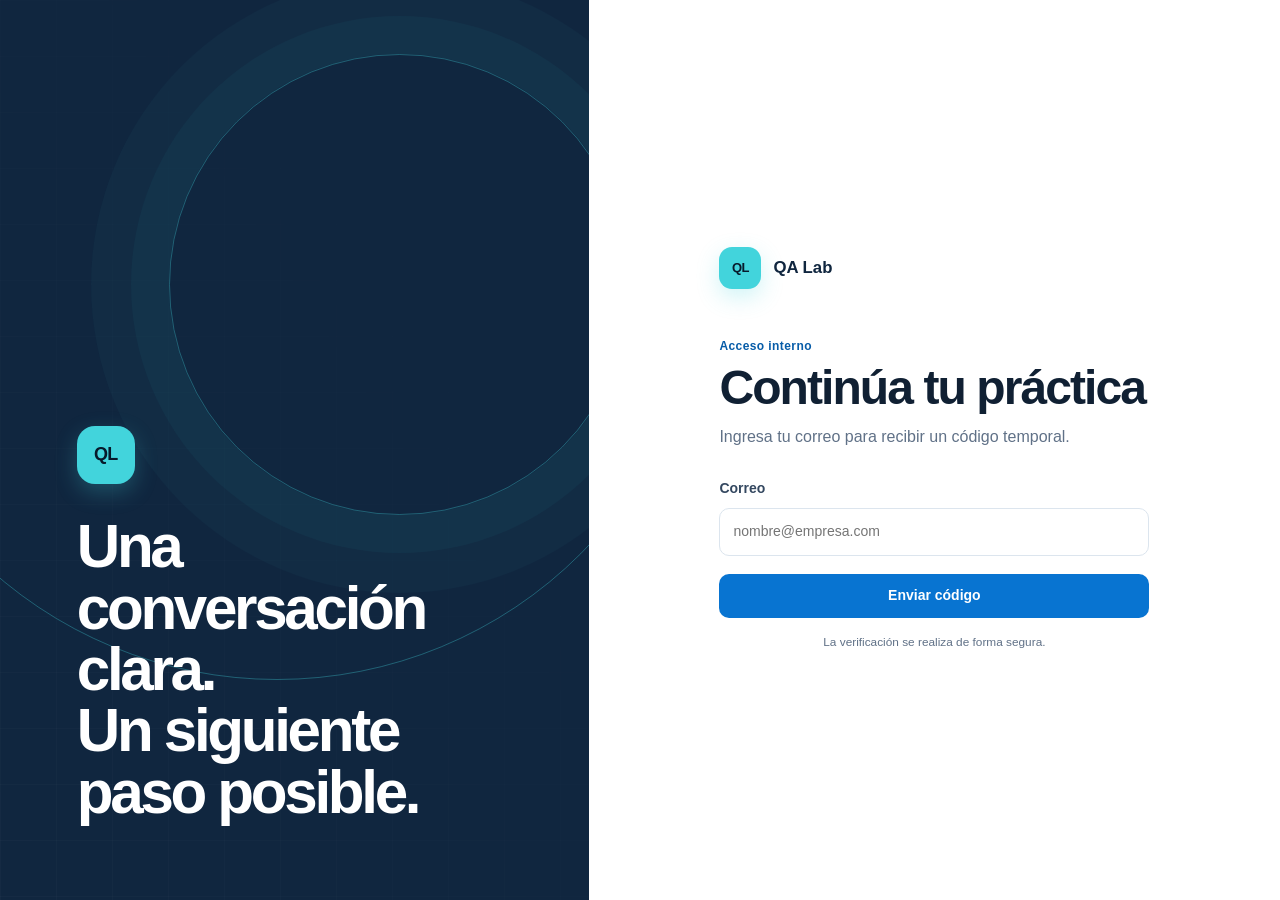
==== commit 90fd22e3: "Add files via upload" ====
--- a/index.html
+++ b/index.html
@@ -221,7 +221,7 @@
   </div>
 
   <div class="toast" id="toast" role="status" aria-live="polite" aria-atomic="true"></div>
-  <script src="qa-lab-config.js"></script>
+  <script src="qa-lab-config.js?v=20261009-1"></script>
   <script src="qa-lab-app.js" defer></script>
 </body>
 </html>
